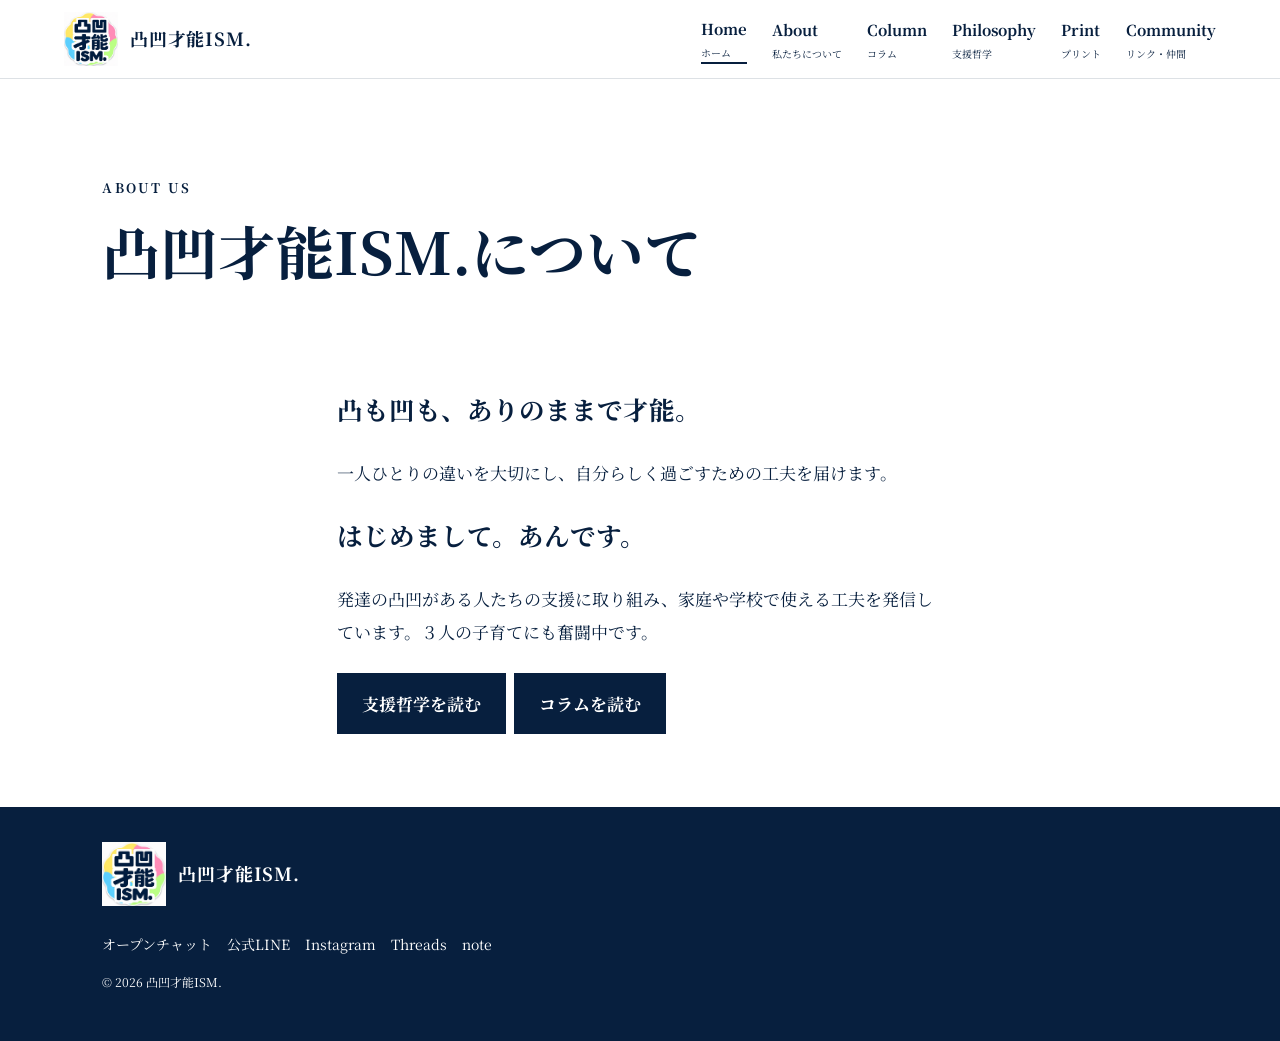
==== about.html @ 7f375b0f "質問箱（Mond）へのリンクを削除" ====
<!doctype html><html lang="ja"><head><meta charset="utf-8"><meta name="viewport" content="width=device-width,initial-scale=1"><meta name="description" content="発達の凸凹を大切にする、凸凹才能ISM.のコンテンツサイト。"><title>ホーム | 凸凹才能ISM.</title><link rel="stylesheet" href="style.css"></head><body><a class="skip" href="#main">本文へ</a><header><a class="logo" href="index.html"><img src="logo.jpeg" alt="凸凹才能ISM."> <span class="brand-name">凸凹才能ISM.</span></a><button id="menu" aria-expanded="false" aria-controls="nav">MENU <span>☰</span></button><nav id="nav"><a href="index.html" aria-current="page">Home<small>ホーム</small></a><a href="about.html">About<small>私たちについて</small></a><a href="column.html">Column<small>コラム</small></a><a href="philosophy.html">Philosophy<small>支援哲学</small></a><a href="print.html">Print<small>プリント</small></a><a href="community.html">Community<small>リンク・仲間</small></a></nav></header><main id="main"><section class="intro"><span class="kicker">ABOUT US</span><h1>凸凹才能ISM.について</h1></section><section class="article"><h2>凸も凹も、ありのままで才能。</h2><p>一人ひとりの違いを大切にし、自分らしく過ごすための工夫を届けます。</p><h2>はじめまして。あんです。</h2><p>発達の凸凹がある人たちの支援に取り組み、家庭や学校で使える工夫を発信しています。３人の子育てにも奮闘中です。</p><a class="button" href="philosophy.html">支援哲学を読む</a><a class="button" href="column.html">コラムを読む</a></section></main><footer><a class="logo" href="index.html"><img src="logo.jpeg" alt="凸凹才能ISM."> <span class="brand-name">凸凹才能ISM.</span></a><div class="social"><a class="" href="https://tinyurl.com/2daz8ack">オープンチャット</a><a class="" href="https://lin.ee/ST6P301y">公式LINE</a><a class="" href="https://www.instagram.com/ann_special_support/">Instagram</a><a class="" href="https://www.threads.net/@ann_special_support">Threads</a><a class="" href="https://note.com/ann_support">note</a></div><p>© 2026 凸凹才能ISM.</p></footer><script src="site.js"></script></body></html>
---- style.css ----
@import url('https://fonts.googleapis.com/css2?family=Noto+Serif+JP:wght@400;500;600;700&display=swap');:root{--bg:#FDF8EF;--navy:#1D3A5F;--gold:#D9A441}*{box-sizing:border-box}html{scroll-behavior:smooth}body{margin:0;background:var(--bg);color:var(--navy);font-family:'Noto Serif JP','Hiragino Mincho ProN','Yu Mincho',serif;font-size:17px;line-height:1.95}a{color:inherit;text-decoration:none}a:focus-visible,button:focus-visible{outline:3px solid var(--gold);outline-offset:4px}.skip{position:absolute;left:-999px}.skip:focus{left:10px;top:10px;background:white;z-index:20}header{display:flex;align-items:center;justify-content:space-between;padding:18px 6%;border-bottom:1px solid #e4d9c5;background:var(--bg);position:sticky;top:0;z-index:10}.logo{font-size:22px;font-weight:700;line-height:1.1;display:inline-block;letter-spacing:.04em}.logo span{display:block;font-size:33px}nav{display:flex;gap:25px;align-items:center}nav a{font-weight:700;font-size:15px}nav small{display:block;font-size:10px;font-weight:400}nav a[aria-current]{border-bottom:2px solid var(--gold)}#menu{display:none;background:none;border:0;color:var(--navy);font:inherit;font-weight:700}.notice{text-align:center;background:#e9dfc8;font-size:12px;padding:6px}.hero{display:grid;grid-template-columns:1fr 1fr;align-items:center;gap:4%;padding:65px 8% 80px;min-height:530px}.hero h1{font-size:clamp(34px,5vw,76px);line-height:1.35;margin:18px 0;font-weight:700;letter-spacing:-.035em}.hero p{font-size:19px}.kicker,.heading span,.join>span{font-size:13px;letter-spacing:.17em;font-weight:700}.hero-art svg{width:100%;display:block}.hero-art{text-align:center}.hero-art span{font-size:12px;letter-spacing:.12em}.mobile{display:none}.button{display:inline-block;background:var(--navy);color:white;border:1px solid var(--navy);padding:13px 24px;border-radius:2px;font-weight:700;margin:8px 8px 8px 0}.outline{background:transparent;color:var(--navy)}.section{padding:68px 8%;max-width:1250px;margin:auto;border-top:1px solid #e4d9c5}.heading{margin-bottom:30px}.heading span{color:#80601d;text-transform:uppercase}.heading h2{margin:5px 0;font-size:clamp(25px,3vw,40px);line-height:1.4}.lead{max-width:760px;font-size:18px}.more{display:inline-block;font-weight:700;border-bottom:1px solid var(--gold);padding-bottom:3px}.tiles{display:grid;grid-template-columns:repeat(2,minmax(0,1fr));gap:36px}.tile{display:block;border-bottom:1px solid #cfbea0;overflow:hidden}.tile>div:not(.art){padding:18px 0 26px}.tile h3{font-size:23px;line-height:1.4;margin:8px 0}.tile p{margin:8px 0}.art{height:190px;background:#e9dfc8;position:relative;overflow:hidden}.art span,.art i,.art b{position:absolute;display:block}.art span{width:45%;height:75%;left:10%;top:12%;border-radius:90px;background:var(--gold)}.art i{width:40%;height:68%;right:9%;top:17%;background:var(--navy);border-radius:10px 90px 10px 90px}.art b{width:22%;aspect-ratio:1;left:40%;top:25%;border-radius:50%;background:#fdf8ef}.two{background:#d5e0d7}.two span{background:#91ab99}.three{background:#e9dccd}.three i{background:#a77b4f}.four{background:#dce4ea}.four span{background:#90a9c1}.profile{display:flex;gap:30px;align-items:center;max-width:760px}.profile-mark{background:#e9dfc8;padding:30px;border-radius:50%;font-size:35px;font-weight:700}.join{background:#eee4d0;padding:55px 8%;text-align:center}.join h2{font-size:33px;margin:8px 0}.intro{padding:65px 8% 45px}.intro h1{font-size:clamp(30px,5vw,58px);line-height:1.4;margin:8px 0}.article{max-width:760px;margin:auto;padding:20px 6% 65px}.statement{font-size:clamp(42px,8vw,95px);font-weight:700;background:#e9dfc8;padding:35px;line-height:1.25}.statement small{font-size:.35em}.social{display:flex;gap:15px;flex-wrap:wrap}footer{padding:35px 8%;background:var(--navy);color:white}footer .social{margin-top:25px;font-size:14px}footer p{font-size:12px}a.tile:hover .art{opacity:.85}@media(max-width:720px){header{padding:12px 5%}.logo{font-size:18px}.logo span{font-size:25px}#menu{display:block}nav{display:none;position:absolute;top:100%;left:0;right:0;background:var(--bg);padding:18px 6%;box-shadow:0 8px 15px #0001}nav.open{display:grid;gap:14px}nav small{display:inline;margin-left:12px}.hero{grid-template-columns:1fr;padding:36px 6% 35px;gap:10px;min-height:0}.hero h1{font-size:clamp(36px,10vw,55px)}.hero-art{max-width:400px;margin:auto}.section{padding:40px 6%}.tiles{gap:22px;grid-template-columns:1fr}.art{height:155px}.intro{padding:40px 6%}.profile{gap:15px}.profile-mark{padding:20px;font-size:25px}.join{padding:40px 6%}.join .button{display:block;margin:12px 0}.mobile{display:initial}}@media(prefers-reduced-motion:reduce){html{scroll-behavior:auto}}/* Editorial brand layout */
header{position:sticky;padding:22px 5%;background:#fdf8eff5}.logo{font-size:20px}.logo span{font-size:30px}.hero{max-width:1500px;margin:auto;padding:90px 8%;min-height:650px;grid-template-columns:1.05fr .95fr}.hero h1{font-weight:700;letter-spacing:.025em;font-size:clamp(32px,4.6vw,70px)}.hero-art{width:100%;background:#1D3A5F;color:#FDF8EF;aspect-ratio:4/4.5;display:flex;flex-direction:column;justify-content:center;padding:8%;position:relative}.hero-word{font-size:clamp(54px,9vw,140px);font-weight:700;line-height:1;letter-spacing:.06em}.hero-word span{display:block;font-size:.75em;letter-spacing:.2em;color:#FDF8EF}.hero-word strong{display:block;color:#D9A441;font-size:.9em}.hero-art>span{margin-top:36px;font-size:10px}.section{max-width:1400px;padding:95px 8%}.heading span{font-size:clamp(38px,6vw,80px);font-weight:500;line-height:1.1;letter-spacing:-.035em;color:var(--navy);text-transform:none}.heading h2{font-size:20px;font-weight:500;margin:14px 0 30px}.tiles{display:flex;flex-direction:column;gap:60px}.tile{display:grid;grid-template-columns:1.1fr 1fr;gap:7%;align-items:center;border-bottom:1px solid #daceb7;padding-bottom:45px}.tile:nth-child(even) .art{order:2}.art{height:auto;aspect-ratio:4/3;display:flex;align-items:center;justify-content:center}.art em{font-size:clamp(28px,4vw,58px);font-style:normal;letter-spacing:-.04em;font-weight:500}.tile h3{font-size:clamp(23px,3vw,36px)}.tile p{margin:18px 0}.more{letter-spacing:.07em}.join{padding:95px 8%}.join h2{font-weight:500}.button{border-radius:0}.intro{padding-top:90px}.intro h1{font-weight:700}.profile-mark{border-radius:0}.notice{background:transparent;border-bottom:1px solid #e4d9c5}@media(max-width:720px){header{padding:14px 6%}.hero{grid-template-columns:1fr;padding:35px 6% 55px;min-height:0;gap:28px}.hero h1{font-size:clamp(32px,9vw,52px)}.hero-art{max-width:none;aspect-ratio:5/4}.hero-word{font-size:70px}.hero-art>span{margin-top:20px}.section{padding:55px 6%}.heading span{font-size:50px}.heading h2{font-size:18px}.tiles{gap:35px}.tile{display:flex;flex-direction:column;align-items:stretch;gap:12px;padding-bottom:25px}.tile:nth-child(even) .art{order:0}.art{aspect-ratio:16/10}.tile>div:not(.art){padding:8px 0}.join{padding:55px 6%}.intro{padding:45px 6%}}

/* Navy and white edition */
:root{--bg:#fff;--navy:#071f3e;--gold:#071f3e}body,header,nav{background:white}header{padding:12px 5%;border-color:#071f3e22}.logo{display:flex;align-items:center;gap:12px}.logo img{width:54px;height:54px;object-fit:cover}.logo .brand-name{font-size:18px;white-space:nowrap}.hero{padding-top:65px;gap:8%}.hero-art{background:white;padding:0;aspect-ratio:1;max-width:520px;margin:auto}.hero-art img{display:block;width:100%;height:auto}.notice,.section,.tile{border-color:#071f3e24}.art,.two,.three,.four{background:var(--navy);color:white}.tile:nth-child(even) .art{background:white;color:var(--navy);border:1px solid var(--navy)}.join{background:var(--navy);color:white}.join .button{border-color:white;background:white;color:var(--navy)}.join .outline{background:transparent;color:white}.statement,.profile-mark{background:#f2f5f8}.heading span{color:var(--navy)}footer .logo img{width:64px;height:64px}.button:hover{opacity:.8}.reveal{animation:appear .65s ease both}@keyframes appear{from{opacity:0;transform:translateY(12px)}to{opacity:1;transform:none}}@media(max-width:720px){.logo .brand-name{font-size:15px}.logo img{width:44px;height:44px}.hero{padding:35px 6% 55px;gap:30px}.hero-art{max-width:320px}.hero h1{font-size:clamp(30px,8.5vw,48px)}}@media(prefers-reduced-motion:reduce){.reveal{animation:none}}
.page-hero{display:block;width:88%;max-width:1100px;height:auto;margin:30px auto 12px;border-radius:18px}
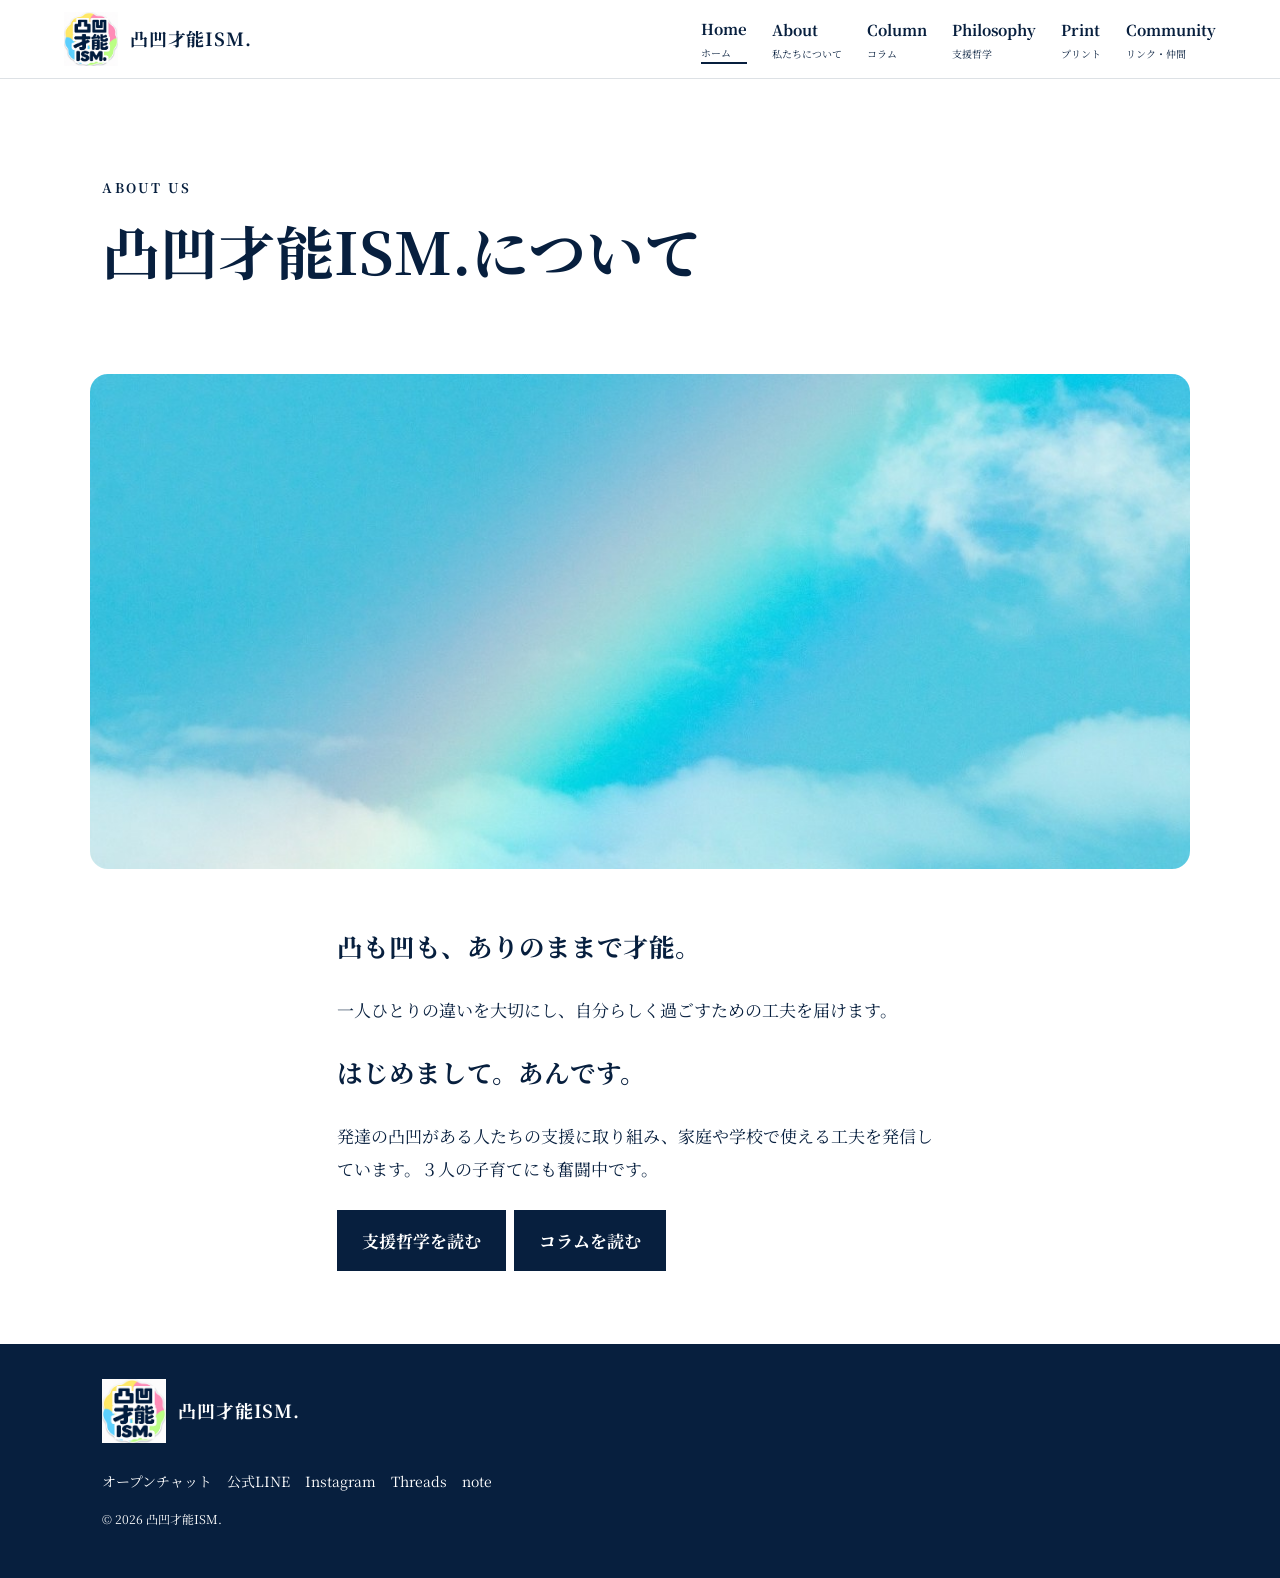
==== commit 13fa26cc: "Add files via upload" ====
--- a/about.html
+++ b/about.html
@@ -1 +1 @@
-<!doctype html><html lang="ja"><head><meta charset="utf-8"><meta name="viewport" content="width=device-width,initial-scale=1"><meta name="description" content="発達の凸凹を大切にする、凸凹才能ISM.のコンテンツサイト。"><title>ホーム | 凸凹才能ISM.</title><link rel="stylesheet" href="style.css"></head><body><a class="skip" href="#main">本文へ</a><header><a class="logo" href="index.html"><img src="logo.jpeg" alt="凸凹才能ISM."> <span class="brand-name">凸凹才能ISM.</span></a><button id="menu" aria-expanded="false" aria-controls="nav">MENU <span>☰</span></button><nav id="nav"><a href="index.html" aria-current="page">Home<small>ホーム</small></a><a href="about.html">About<small>私たちについて</small></a><a href="column.html">Column<small>コラム</small></a><a href="philosophy.html">Philosophy<small>支援哲学</small></a><a href="print.html">Print<small>プリント</small></a><a href="community.html">Community<small>リンク・仲間</small></a></nav></header><main id="main"><section class="intro"><span class="kicker">ABOUT US</span><h1>凸凹才能ISM.について</h1></section><section class="article"><h2>凸も凹も、ありのままで才能。</h2><p>一人ひとりの違いを大切にし、自分らしく過ごすための工夫を届けます。</p><h2>はじめまして。あんです。</h2><p>発達の凸凹がある人たちの支援に取り組み、家庭や学校で使える工夫を発信しています。３人の子育てにも奮闘中です。</p><a class="button" href="philosophy.html">支援哲学を読む</a><a class="button" href="column.html">コラムを読む</a></section></main><footer><a class="logo" href="index.html"><img src="logo.jpeg" alt="凸凹才能ISM."> <span class="brand-name">凸凹才能ISM.</span></a><div class="social"><a class="" href="https://tinyurl.com/2daz8ack">オープンチャット</a><a class="" href="https://lin.ee/ST6P301y">公式LINE</a><a class="" href="https://www.instagram.com/ann_special_support/">Instagram</a><a class="" href="https://www.threads.net/@ann_special_support">Threads</a><a class="" href="https://note.com/ann_support">note</a></div><p>© 2026 凸凹才能ISM.</p></footer><script src="site.js"></script></body></html>+<!doctype html><html lang="ja"><head><meta charset="utf-8"><meta name="viewport" content="width=device-width,initial-scale=1"><meta name="description" content="発達の凸凹を大切にする、凸凹才能ISM.のコンテンツサイト。"><title>ホーム | 凸凹才能ISM.</title><link rel="stylesheet" href="style.css"></head><body><a class="skip" href="#main">本文へ</a><header><a class="logo" href="index.html"><img src="logo.jpeg" alt="凸凹才能ISM."> <span class="brand-name">凸凹才能ISM.</span></a><button id="menu" aria-expanded="false" aria-controls="nav">MENU <span>☰</span></button><nav id="nav"><a href="index.html" aria-current="page">Home<small>ホーム</small></a><a href="about.html">About<small>私たちについて</small></a><a href="column.html">Column<small>コラム</small></a><a href="philosophy.html">Philosophy<small>支援哲学</small></a><a href="print.html">Print<small>プリント</small></a><a href="community.html">Community<small>リンク・仲間</small></a></nav></header><main id="main"><section class="intro"><span class="kicker">ABOUT US</span><h1>凸凹才能ISM.について</h1></section><img class="page-hero" src="img_about.jpg" alt="虹のかかる淡い水色の空"><section class="article"><h2>凸も凹も、ありのままで才能。</h2><p>一人ひとりの違いを大切にし、自分らしく過ごすための工夫を届けます。</p><h2>はじめまして。あんです。</h2><p>発達の凸凹がある人たちの支援に取り組み、家庭や学校で使える工夫を発信しています。３人の子育てにも奮闘中です。</p><a class="button" href="philosophy.html">支援哲学を読む</a><a class="button" href="column.html">コラムを読む</a></section></main><footer><a class="logo" href="index.html"><img src="logo.jpeg" alt="凸凹才能ISM."> <span class="brand-name">凸凹才能ISM.</span></a><div class="social"><a class="" href="https://tinyurl.com/2daz8ack">オープンチャット</a><a class="" href="https://lin.ee/ST6P301y">公式LINE</a><a class="" href="https://www.instagram.com/ann_special_support/">Instagram</a><a class="" href="https://www.threads.net/@ann_special_support">Threads</a><a class="" href="https://note.com/ann_support">note</a></div><p>© 2026 凸凹才能ISM.</p></footer><script src="site.js"></script></body></html>
--- a/style.css
+++ b/style.css
@@ -4,3 +4,9 @@
 /* Navy and white edition */
 :root{--bg:#fff;--navy:#071f3e;--gold:#071f3e}body,header,nav{background:white}header{padding:12px 5%;border-color:#071f3e22}.logo{display:flex;align-items:center;gap:12px}.logo img{width:54px;height:54px;object-fit:cover}.logo .brand-name{font-size:18px;white-space:nowrap}.hero{padding-top:65px;gap:8%}.hero-art{background:white;padding:0;aspect-ratio:1;max-width:520px;margin:auto}.hero-art img{display:block;width:100%;height:auto}.notice,.section,.tile{border-color:#071f3e24}.art,.two,.three,.four{background:var(--navy);color:white}.tile:nth-child(even) .art{background:white;color:var(--navy);border:1px solid var(--navy)}.join{background:var(--navy);color:white}.join .button{border-color:white;background:white;color:var(--navy)}.join .outline{background:transparent;color:white}.statement,.profile-mark{background:#f2f5f8}.heading span{color:var(--navy)}footer .logo img{width:64px;height:64px}.button:hover{opacity:.8}.reveal{animation:appear .65s ease both}@keyframes appear{from{opacity:0;transform:translateY(12px)}to{opacity:1;transform:none}}@media(max-width:720px){.logo .brand-name{font-size:15px}.logo img{width:44px;height:44px}.hero{padding:35px 6% 55px;gap:30px}.hero-art{max-width:320px}.hero h1{font-size:clamp(30px,8.5vw,48px)}}@media(prefers-reduced-motion:reduce){.reveal{animation:none}}
 .page-hero{display:block;width:88%;max-width:1100px;height:auto;margin:30px auto 12px;border-radius:18px}
+
+.forest-band{background:url(img_forest.jpg) center 38%/cover no-repeat;margin:56px 0 0;padding:110px 8%;text-align:center}
+.forest-band p{display:inline-block;background:rgba(253,248,239,.78);color:var(--navy);font-size:clamp(20px,3.4vw,30px);font-weight:700;line-height:1.8;padding:26px 38px;border-radius:18px;margin:0}
+
+.forest-band p{font-size:clamp(15px,4.6vw,28px);padding:24px 22px}
+.forest-band .fb-line{display:block;white-space:nowrap}
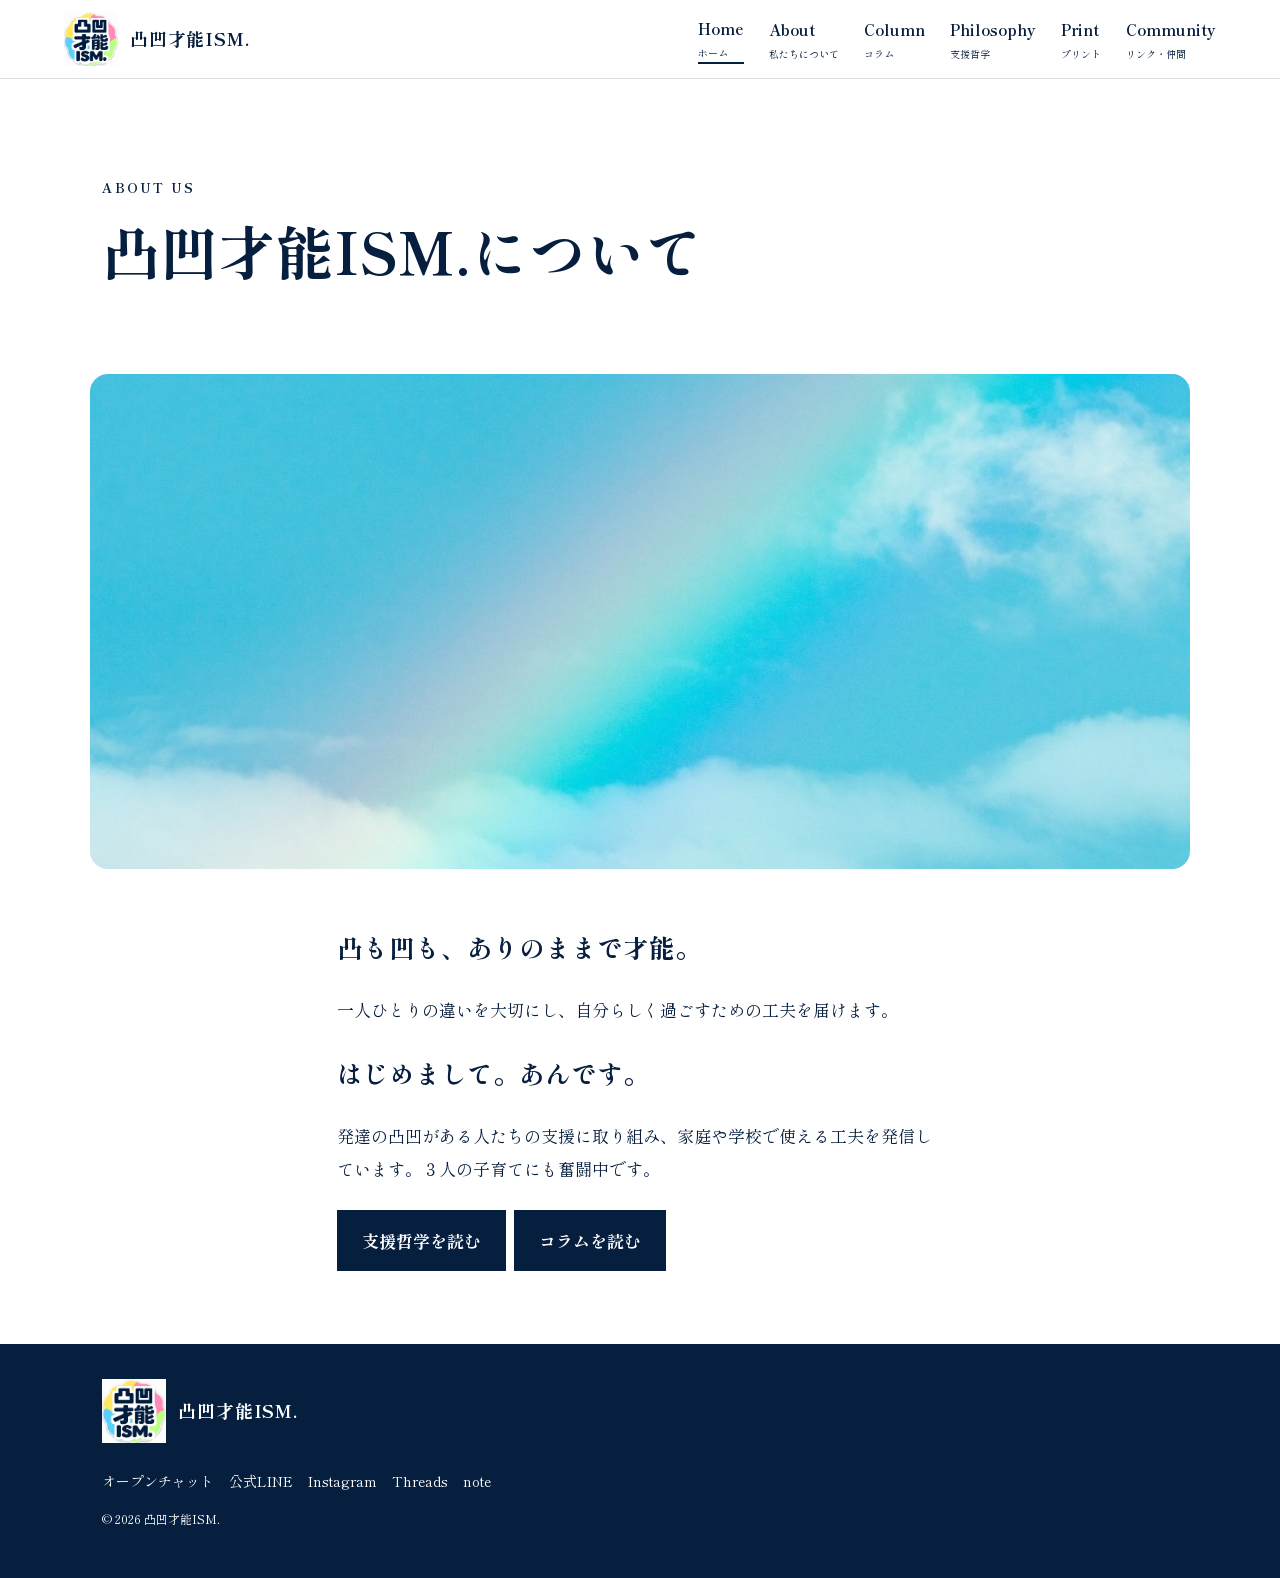
==== commit c8ad2f92: "サイト全体のフォントをしっぽり明朝（Shippori Mincho B1）に変更" ====
--- a/about.html
+++ b/about.html
@@ -1 +1 @@
-<!doctype html><html lang="ja"><head><meta charset="utf-8"><meta name="viewport" content="width=device-width,initial-scale=1"><meta name="description" content="発達の凸凹を大切にする、凸凹才能ISM.のコンテンツサイト。"><title>ホーム | 凸凹才能ISM.</title><link rel="stylesheet" href="style.css"></head><body><a class="skip" href="#main">本文へ</a><header><a class="logo" href="index.html"><img src="logo.jpeg" alt="凸凹才能ISM."> <span class="brand-name">凸凹才能ISM.</span></a><button id="menu" aria-expanded="false" aria-controls="nav">MENU <span>☰</span></button><nav id="nav"><a href="index.html" aria-current="page">Home<small>ホーム</small></a><a href="about.html">About<small>私たちについて</small></a><a href="column.html">Column<small>コラム</small></a><a href="philosophy.html">Philosophy<small>支援哲学</small></a><a href="print.html">Print<small>プリント</small></a><a href="community.html">Community<small>リンク・仲間</small></a></nav></header><main id="main"><section class="intro"><span class="kicker">ABOUT US</span><h1>凸凹才能ISM.について</h1></section><img class="page-hero" src="img_about.jpg" alt="虹のかかる淡い水色の空"><section class="article"><h2>凸も凹も、ありのままで才能。</h2><p>一人ひとりの違いを大切にし、自分らしく過ごすための工夫を届けます。</p><h2>はじめまして。あんです。</h2><p>発達の凸凹がある人たちの支援に取り組み、家庭や学校で使える工夫を発信しています。３人の子育てにも奮闘中です。</p><a class="button" href="philosophy.html">支援哲学を読む</a><a class="button" href="column.html">コラムを読む</a></section></main><footer><a class="logo" href="index.html"><img src="logo.jpeg" alt="凸凹才能ISM."> <span class="brand-name">凸凹才能ISM.</span></a><div class="social"><a class="" href="https://tinyurl.com/2daz8ack">オープンチャット</a><a class="" href="https://lin.ee/ST6P301y">公式LINE</a><a class="" href="https://www.instagram.com/ann_special_support/">Instagram</a><a class="" href="https://www.threads.net/@ann_special_support">Threads</a><a class="" href="https://note.com/ann_support">note</a></div><p>© 2026 凸凹才能ISM.</p></footer><script src="site.js"></script></body></html>+<!doctype html><html lang="ja"><head><meta charset="utf-8"><meta name="viewport" content="width=device-width,initial-scale=1"><meta name="description" content="発達の凸凹を大切にする、凸凹才能ISM.のコンテンツサイト。"><title>ホーム | 凸凹才能ISM.</title><link href="https://fonts.googleapis.com/css2?family=Shippori+Mincho+B1:wght@500;700;800&display=swap" rel="stylesheet"><link rel="stylesheet" href="style.css"></head><body><a class="skip" href="#main">本文へ</a><header><a class="logo" href="index.html"><img src="logo.jpeg" alt="凸凹才能ISM."> <span class="brand-name">凸凹才能ISM.</span></a><button id="menu" aria-expanded="false" aria-controls="nav">MENU <span>☰</span></button><nav id="nav"><a href="index.html" aria-current="page">Home<small>ホーム</small></a><a href="about.html">About<small>私たちについて</small></a><a href="column.html">Column<small>コラム</small></a><a href="philosophy.html">Philosophy<small>支援哲学</small></a><a href="print.html">Print<small>プリント</small></a><a href="community.html">Community<small>リンク・仲間</small></a></nav></header><main id="main"><section class="intro"><span class="kicker">ABOUT US</span><h1>凸凹才能ISM.について</h1></section><img class="page-hero" src="img_about.jpg" alt="虹のかかる淡い水色の空"><section class="article"><h2>凸も凹も、ありのままで才能。</h2><p>一人ひとりの違いを大切にし、自分らしく過ごすための工夫を届けます。</p><h2>はじめまして。あんです。</h2><p>発達の凸凹がある人たちの支援に取り組み、家庭や学校で使える工夫を発信しています。３人の子育てにも奮闘中です。</p><a class="button" href="philosophy.html">支援哲学を読む</a><a class="button" href="column.html">コラムを読む</a></section></main><footer><a class="logo" href="index.html"><img src="logo.jpeg" alt="凸凹才能ISM."> <span class="brand-name">凸凹才能ISM.</span></a><div class="social"><a class="" href="https://tinyurl.com/2daz8ack">オープンチャット</a><a class="" href="https://lin.ee/ST6P301y">公式LINE</a><a class="" href="https://www.instagram.com/ann_special_support/">Instagram</a><a class="" href="https://www.threads.net/@ann_special_support">Threads</a><a class="" href="https://note.com/ann_support">note</a></div><p>© 2026 凸凹才能ISM.</p></footer><script src="site.js"></script></body></html>
--- a/style.css
+++ b/style.css
@@ -1,4 +1,4 @@
-@import url('https://fonts.googleapis.com/css2?family=Noto+Serif+JP:wght@400;500;600;700&display=swap');:root{--bg:#FDF8EF;--navy:#1D3A5F;--gold:#D9A441}*{box-sizing:border-box}html{scroll-behavior:smooth}body{margin:0;background:var(--bg);color:var(--navy);font-family:'Noto Serif JP','Hiragino Mincho ProN','Yu Mincho',serif;font-size:17px;line-height:1.95}a{color:inherit;text-decoration:none}a:focus-visible,button:focus-visible{outline:3px solid var(--gold);outline-offset:4px}.skip{position:absolute;left:-999px}.skip:focus{left:10px;top:10px;background:white;z-index:20}header{display:flex;align-items:center;justify-content:space-between;padding:18px 6%;border-bottom:1px solid #e4d9c5;background:var(--bg);position:sticky;top:0;z-index:10}.logo{font-size:22px;font-weight:700;line-height:1.1;display:inline-block;letter-spacing:.04em}.logo span{display:block;font-size:33px}nav{display:flex;gap:25px;align-items:center}nav a{font-weight:700;font-size:15px}nav small{display:block;font-size:10px;font-weight:400}nav a[aria-current]{border-bottom:2px solid var(--gold)}#menu{display:none;background:none;border:0;color:var(--navy);font:inherit;font-weight:700}.notice{text-align:center;background:#e9dfc8;font-size:12px;padding:6px}.hero{display:grid;grid-template-columns:1fr 1fr;align-items:center;gap:4%;padding:65px 8% 80px;min-height:530px}.hero h1{font-size:clamp(34px,5vw,76px);line-height:1.35;margin:18px 0;font-weight:700;letter-spacing:-.035em}.hero p{font-size:19px}.kicker,.heading span,.join>span{font-size:13px;letter-spacing:.17em;font-weight:700}.hero-art svg{width:100%;display:block}.hero-art{text-align:center}.hero-art span{font-size:12px;letter-spacing:.12em}.mobile{display:none}.button{display:inline-block;background:var(--navy);color:white;border:1px solid var(--navy);padding:13px 24px;border-radius:2px;font-weight:700;margin:8px 8px 8px 0}.outline{background:transparent;color:var(--navy)}.section{padding:68px 8%;max-width:1250px;margin:auto;border-top:1px solid #e4d9c5}.heading{margin-bottom:30px}.heading span{color:#80601d;text-transform:uppercase}.heading h2{margin:5px 0;font-size:clamp(25px,3vw,40px);line-height:1.4}.lead{max-width:760px;font-size:18px}.more{display:inline-block;font-weight:700;border-bottom:1px solid var(--gold);padding-bottom:3px}.tiles{display:grid;grid-template-columns:repeat(2,minmax(0,1fr));gap:36px}.tile{display:block;border-bottom:1px solid #cfbea0;overflow:hidden}.tile>div:not(.art){padding:18px 0 26px}.tile h3{font-size:23px;line-height:1.4;margin:8px 0}.tile p{margin:8px 0}.art{height:190px;background:#e9dfc8;position:relative;overflow:hidden}.art span,.art i,.art b{position:absolute;display:block}.art span{width:45%;height:75%;left:10%;top:12%;border-radius:90px;background:var(--gold)}.art i{width:40%;height:68%;right:9%;top:17%;background:var(--navy);border-radius:10px 90px 10px 90px}.art b{width:22%;aspect-ratio:1;left:40%;top:25%;border-radius:50%;background:#fdf8ef}.two{background:#d5e0d7}.two span{background:#91ab99}.three{background:#e9dccd}.three i{background:#a77b4f}.four{background:#dce4ea}.four span{background:#90a9c1}.profile{display:flex;gap:30px;align-items:center;max-width:760px}.profile-mark{background:#e9dfc8;padding:30px;border-radius:50%;font-size:35px;font-weight:700}.join{background:#eee4d0;padding:55px 8%;text-align:center}.join h2{font-size:33px;margin:8px 0}.intro{padding:65px 8% 45px}.intro h1{font-size:clamp(30px,5vw,58px);line-height:1.4;margin:8px 0}.article{max-width:760px;margin:auto;padding:20px 6% 65px}.statement{font-size:clamp(42px,8vw,95px);font-weight:700;background:#e9dfc8;padding:35px;line-height:1.25}.statement small{font-size:.35em}.social{display:flex;gap:15px;flex-wrap:wrap}footer{padding:35px 8%;background:var(--navy);color:white}footer .social{margin-top:25px;font-size:14px}footer p{font-size:12px}a.tile:hover .art{opacity:.85}@media(max-width:720px){header{padding:12px 5%}.logo{font-size:18px}.logo span{font-size:25px}#menu{display:block}nav{display:none;position:absolute;top:100%;left:0;right:0;background:var(--bg);padding:18px 6%;box-shadow:0 8px 15px #0001}nav.open{display:grid;gap:14px}nav small{display:inline;margin-left:12px}.hero{grid-template-columns:1fr;padding:36px 6% 35px;gap:10px;min-height:0}.hero h1{font-size:clamp(36px,10vw,55px)}.hero-art{max-width:400px;margin:auto}.section{padding:40px 6%}.tiles{gap:22px;grid-template-columns:1fr}.art{height:155px}.intro{padding:40px 6%}.profile{gap:15px}.profile-mark{padding:20px;font-size:25px}.join{padding:40px 6%}.join .button{display:block;margin:12px 0}.mobile{display:initial}}@media(prefers-reduced-motion:reduce){html{scroll-behavior:auto}}/* Editorial brand layout */
+@import url('https://fonts.googleapis.com/css2?family=Noto+Serif+JP:wght@400;500;600;700&display=swap');:root{--bg:#FDF8EF;--navy:#1D3A5F;--gold:#D9A441}*{box-sizing:border-box}html{scroll-behavior:smooth}body{margin:0;background:var(--bg);color:var(--navy);font-family:'Shippori Mincho B1','Hiragino Mincho ProN','Yu Mincho',serif;font-size:17px;line-height:1.95}a{color:inherit;text-decoration:none}a:focus-visible,button:focus-visible{outline:3px solid var(--gold);outline-offset:4px}.skip{position:absolute;left:-999px}.skip:focus{left:10px;top:10px;background:white;z-index:20}header{display:flex;align-items:center;justify-content:space-between;padding:18px 6%;border-bottom:1px solid #e4d9c5;background:var(--bg);position:sticky;top:0;z-index:10}.logo{font-size:22px;font-weight:700;line-height:1.1;display:inline-block;letter-spacing:.04em}.logo span{display:block;font-size:33px}nav{display:flex;gap:25px;align-items:center}nav a{font-weight:700;font-size:15px}nav small{display:block;font-size:10px;font-weight:400}nav a[aria-current]{border-bottom:2px solid var(--gold)}#menu{display:none;background:none;border:0;color:var(--navy);font:inherit;font-weight:700}.notice{text-align:center;background:#e9dfc8;font-size:12px;padding:6px}.hero{display:grid;grid-template-columns:1fr 1fr;align-items:center;gap:4%;padding:65px 8% 80px;min-height:530px}.hero h1{font-size:clamp(34px,5vw,76px);line-height:1.35;margin:18px 0;font-weight:700;letter-spacing:-.035em}.hero p{font-size:19px}.kicker,.heading span,.join>span{font-size:13px;letter-spacing:.17em;font-weight:700}.hero-art svg{width:100%;display:block}.hero-art{text-align:center}.hero-art span{font-size:12px;letter-spacing:.12em}.mobile{display:none}.button{display:inline-block;background:var(--navy);color:white;border:1px solid var(--navy);padding:13px 24px;border-radius:2px;font-weight:700;margin:8px 8px 8px 0}.outline{background:transparent;color:var(--navy)}.section{padding:68px 8%;max-width:1250px;margin:auto;border-top:1px solid #e4d9c5}.heading{margin-bottom:30px}.heading span{color:#80601d;text-transform:uppercase}.heading h2{margin:5px 0;font-size:clamp(25px,3vw,40px);line-height:1.4}.lead{max-width:760px;font-size:18px}.more{display:inline-block;font-weight:700;border-bottom:1px solid var(--gold);padding-bottom:3px}.tiles{display:grid;grid-template-columns:repeat(2,minmax(0,1fr));gap:36px}.tile{display:block;border-bottom:1px solid #cfbea0;overflow:hidden}.tile>div:not(.art){padding:18px 0 26px}.tile h3{font-size:23px;line-height:1.4;margin:8px 0}.tile p{margin:8px 0}.art{height:190px;background:#e9dfc8;position:relative;overflow:hidden}.art span,.art i,.art b{position:absolute;display:block}.art span{width:45%;height:75%;left:10%;top:12%;border-radius:90px;background:var(--gold)}.art i{width:40%;height:68%;right:9%;top:17%;background:var(--navy);border-radius:10px 90px 10px 90px}.art b{width:22%;aspect-ratio:1;left:40%;top:25%;border-radius:50%;background:#fdf8ef}.two{background:#d5e0d7}.two span{background:#91ab99}.three{background:#e9dccd}.three i{background:#a77b4f}.four{background:#dce4ea}.four span{background:#90a9c1}.profile{display:flex;gap:30px;align-items:center;max-width:760px}.profile-mark{background:#e9dfc8;padding:30px;border-radius:50%;font-size:35px;font-weight:700}.join{background:#eee4d0;padding:55px 8%;text-align:center}.join h2{font-size:33px;margin:8px 0}.intro{padding:65px 8% 45px}.intro h1{font-size:clamp(30px,5vw,58px);line-height:1.4;margin:8px 0}.article{max-width:760px;margin:auto;padding:20px 6% 65px}.statement{font-size:clamp(42px,8vw,95px);font-weight:700;background:#e9dfc8;padding:35px;line-height:1.25}.statement small{font-size:.35em}.social{display:flex;gap:15px;flex-wrap:wrap}footer{padding:35px 8%;background:var(--navy);color:white}footer .social{margin-top:25px;font-size:14px}footer p{font-size:12px}a.tile:hover .art{opacity:.85}@media(max-width:720px){header{padding:12px 5%}.logo{font-size:18px}.logo span{font-size:25px}#menu{display:block}nav{display:none;position:absolute;top:100%;left:0;right:0;background:var(--bg);padding:18px 6%;box-shadow:0 8px 15px #0001}nav.open{display:grid;gap:14px}nav small{display:inline;margin-left:12px}.hero{grid-template-columns:1fr;padding:36px 6% 35px;gap:10px;min-height:0}.hero h1{font-size:clamp(36px,10vw,55px)}.hero-art{max-width:400px;margin:auto}.section{padding:40px 6%}.tiles{gap:22px;grid-template-columns:1fr}.art{height:155px}.intro{padding:40px 6%}.profile{gap:15px}.profile-mark{padding:20px;font-size:25px}.join{padding:40px 6%}.join .button{display:block;margin:12px 0}.mobile{display:initial}}@media(prefers-reduced-motion:reduce){html{scroll-behavior:auto}}/* Editorial brand layout */
 header{position:sticky;padding:22px 5%;background:#fdf8eff5}.logo{font-size:20px}.logo span{font-size:30px}.hero{max-width:1500px;margin:auto;padding:90px 8%;min-height:650px;grid-template-columns:1.05fr .95fr}.hero h1{font-weight:700;letter-spacing:.025em;font-size:clamp(32px,4.6vw,70px)}.hero-art{width:100%;background:#1D3A5F;color:#FDF8EF;aspect-ratio:4/4.5;display:flex;flex-direction:column;justify-content:center;padding:8%;position:relative}.hero-word{font-size:clamp(54px,9vw,140px);font-weight:700;line-height:1;letter-spacing:.06em}.hero-word span{display:block;font-size:.75em;letter-spacing:.2em;color:#FDF8EF}.hero-word strong{display:block;color:#D9A441;font-size:.9em}.hero-art>span{margin-top:36px;font-size:10px}.section{max-width:1400px;padding:95px 8%}.heading span{font-size:clamp(38px,6vw,80px);font-weight:500;line-height:1.1;letter-spacing:-.035em;color:var(--navy);text-transform:none}.heading h2{font-size:20px;font-weight:500;margin:14px 0 30px}.tiles{display:flex;flex-direction:column;gap:60px}.tile{display:grid;grid-template-columns:1.1fr 1fr;gap:7%;align-items:center;border-bottom:1px solid #daceb7;padding-bottom:45px}.tile:nth-child(even) .art{order:2}.art{height:auto;aspect-ratio:4/3;display:flex;align-items:center;justify-content:center}.art em{font-size:clamp(28px,4vw,58px);font-style:normal;letter-spacing:-.04em;font-weight:500}.tile h3{font-size:clamp(23px,3vw,36px)}.tile p{margin:18px 0}.more{letter-spacing:.07em}.join{padding:95px 8%}.join h2{font-weight:500}.button{border-radius:0}.intro{padding-top:90px}.intro h1{font-weight:700}.profile-mark{border-radius:0}.notice{background:transparent;border-bottom:1px solid #e4d9c5}@media(max-width:720px){header{padding:14px 6%}.hero{grid-template-columns:1fr;padding:35px 6% 55px;min-height:0;gap:28px}.hero h1{font-size:clamp(32px,9vw,52px)}.hero-art{max-width:none;aspect-ratio:5/4}.hero-word{font-size:70px}.hero-art>span{margin-top:20px}.section{padding:55px 6%}.heading span{font-size:50px}.heading h2{font-size:18px}.tiles{gap:35px}.tile{display:flex;flex-direction:column;align-items:stretch;gap:12px;padding-bottom:25px}.tile:nth-child(even) .art{order:0}.art{aspect-ratio:16/10}.tile>div:not(.art){padding:8px 0}.join{padding:55px 6%}.intro{padding:45px 6%}}
 
 /* Navy and white edition */
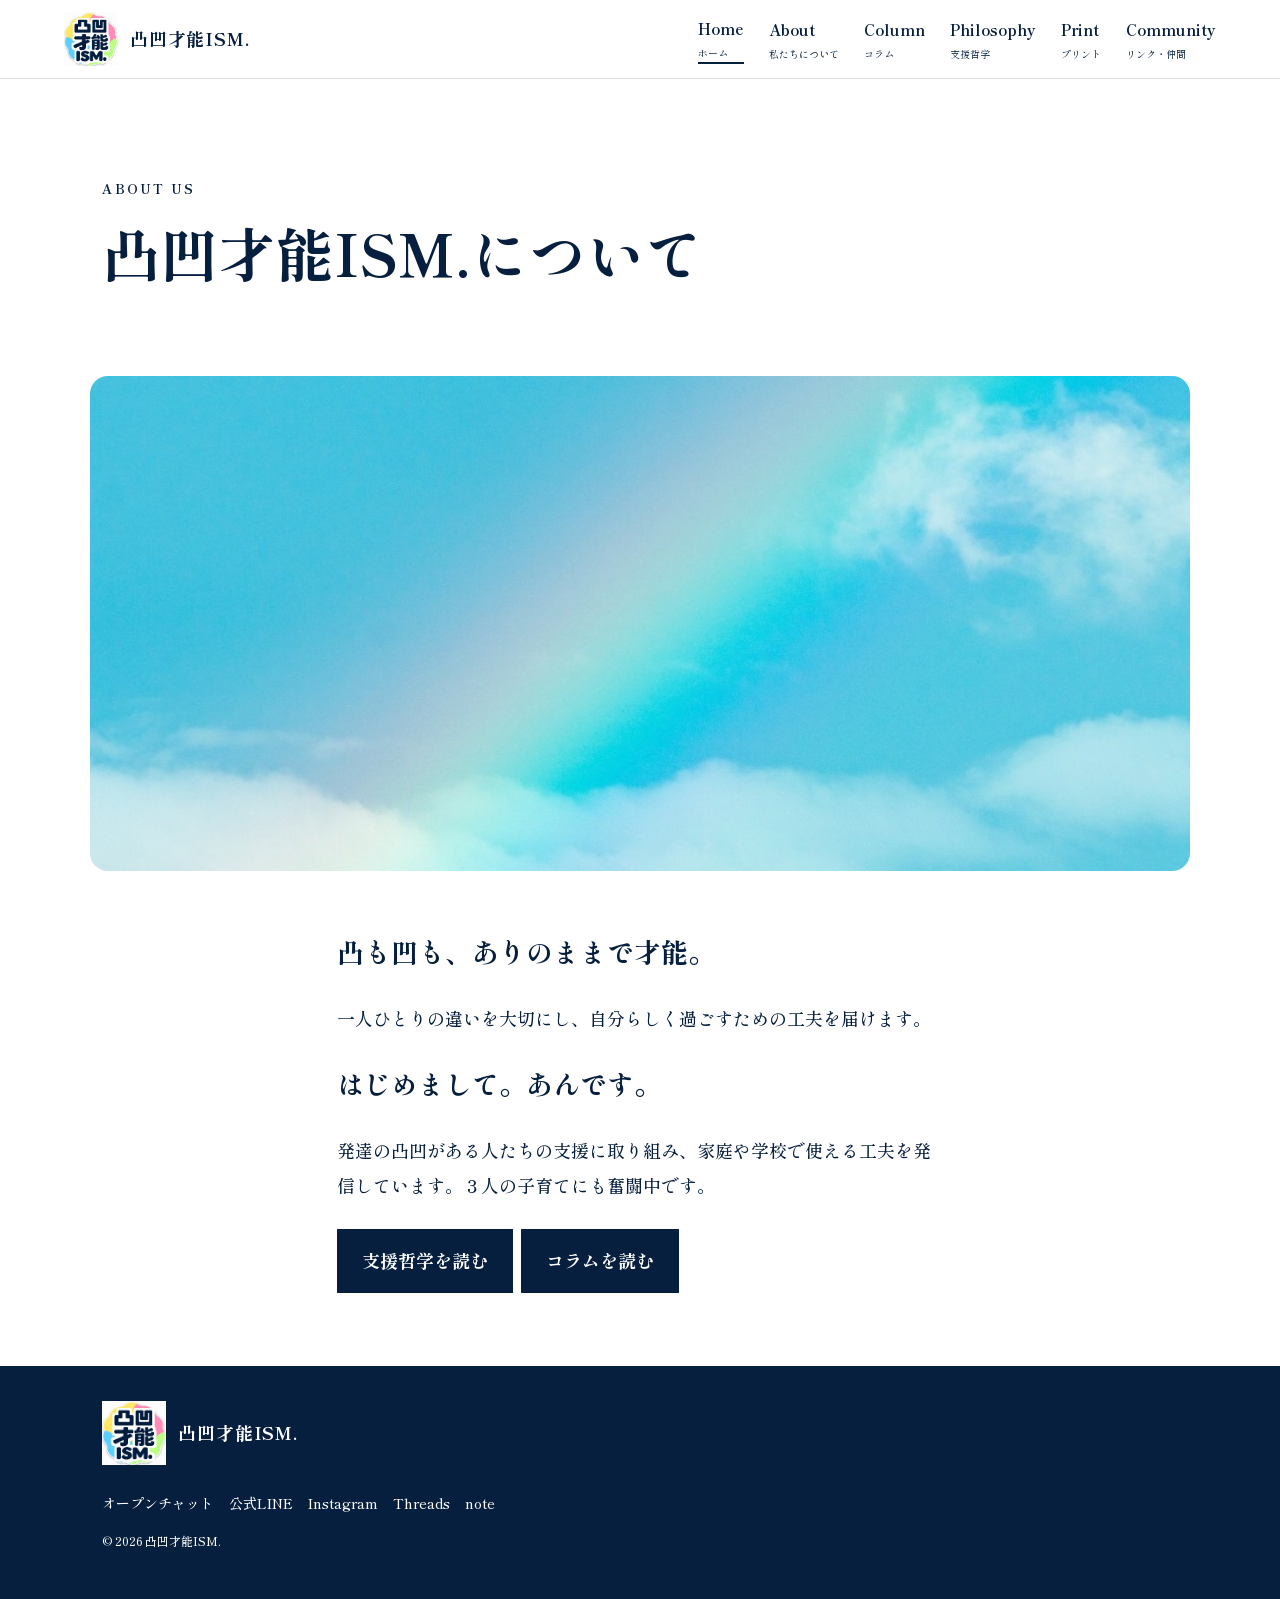
==== commit 86ec1f51: "Add files via upload" ====
--- a/about.html
+++ b/about.html
@@ -1 +1 @@
-<!doctype html><html lang="ja"><head><meta charset="utf-8"><meta name="viewport" content="width=device-width,initial-scale=1"><meta name="description" content="発達の凸凹を大切にする、凸凹才能ISM.のコンテンツサイト。"><title>ホーム | 凸凹才能ISM.</title><link href="https://fonts.googleapis.com/css2?family=Shippori+Mincho+B1:wght@500;700;800&display=swap" rel="stylesheet"><link rel="stylesheet" href="style.css"></head><body><a class="skip" href="#main">本文へ</a><header><a class="logo" href="index.html"><img src="logo.jpeg" alt="凸凹才能ISM."> <span class="brand-name">凸凹才能ISM.</span></a><button id="menu" aria-expanded="false" aria-controls="nav">MENU <span>☰</span></button><nav id="nav"><a href="index.html" aria-current="page">Home<small>ホーム</small></a><a href="about.html">About<small>私たちについて</small></a><a href="column.html">Column<small>コラム</small></a><a href="philosophy.html">Philosophy<small>支援哲学</small></a><a href="print.html">Print<small>プリント</small></a><a href="community.html">Community<small>リンク・仲間</small></a></nav></header><main id="main"><section class="intro"><span class="kicker">ABOUT US</span><h1>凸凹才能ISM.について</h1></section><img class="page-hero" src="img_about.jpg" alt="虹のかかる淡い水色の空"><section class="article"><h2>凸も凹も、ありのままで才能。</h2><p>一人ひとりの違いを大切にし、自分らしく過ごすための工夫を届けます。</p><h2>はじめまして。あんです。</h2><p>発達の凸凹がある人たちの支援に取り組み、家庭や学校で使える工夫を発信しています。３人の子育てにも奮闘中です。</p><a class="button" href="philosophy.html">支援哲学を読む</a><a class="button" href="column.html">コラムを読む</a></section></main><footer><a class="logo" href="index.html"><img src="logo.jpeg" alt="凸凹才能ISM."> <span class="brand-name">凸凹才能ISM.</span></a><div class="social"><a class="" href="https://tinyurl.com/2daz8ack">オープンチャット</a><a class="" href="https://lin.ee/ST6P301y">公式LINE</a><a class="" href="https://www.instagram.com/ann_special_support/">Instagram</a><a class="" href="https://www.threads.net/@ann_special_support">Threads</a><a class="" href="https://note.com/ann_support">note</a></div><p>© 2026 凸凹才能ISM.</p></footer><script src="site.js"></script></body></html>+<!doctype html><html lang="ja"><head><meta charset="utf-8"><meta name="viewport" content="width=device-width,initial-scale=1"><meta name="description" content="発達の凸凹を大切にする、凸凹才能ISM.のコンテンツサイト。"><title>ホーム | 凸凹才能ISM.</title><link href="https://fonts.googleapis.com/css2?family=Shippori+Mincho+B1:wght@500;700;800&display=swap" rel="stylesheet"><link rel="stylesheet" href="style.css"></head><body><a class="skip" href="#main">本文へ</a><header><a class="logo" href="index.html"><img src="logo.jpeg" alt="凸凹才能ISM."> <span class="brand-name">凸凹才能ISM.</span></a><button id="menu" aria-expanded="false" aria-controls="nav">MENU <span>☰</span></button><nav id="nav"><a href="index.html" aria-current="page">Home<small>ホーム</small></a><a href="about.html">About<small>私たちについて</small></a><a href="column.html">Column<small>コラム</small></a><a href="philosophy.html">Philosophy<small>支援哲学</small></a><a href="print.html">Print<small>プリント</small></a><a href="community.html">Community<small>リンク・仲間</small></a></nav></header><main id="main"><section class="intro"><span class="kicker">ABOUT US</span><h1>凸凹才能ISM.について</h1></section><img class="page-hero" src="img_about.jpg" alt="虹のかかる淡い水色の空"><section class="article"><h2><span class="nb">凸も凹も、</span><span class="nb">ありのままで才能。</span></h2><p>一人ひとりの違いを大切にし、自分らしく過ごすための工夫を届けます。</p><h2>はじめまして。あんです。</h2><p>発達の凸凹がある人たちの支援に取り組み、家庭や学校で使える工夫を発信しています。３人の子育てにも奮闘中です。</p><a class="button" href="philosophy.html">支援哲学を読む</a><a class="button" href="column.html">コラムを読む</a></section></main><footer><a class="logo" href="index.html"><img src="logo.jpeg" alt="凸凹才能ISM."> <span class="brand-name">凸凹才能ISM.</span></a><div class="social"><a class="" href="https://line.me/ti/g2/0GTAcTPPE-vNxg-GzEAM5alb1nPezkEW5D067Q">オープンチャット</a><a class="" href="https://lin.ee/ST6P301y">公式LINE</a><a class="" href="https://www.instagram.com/ann_special_support/">Instagram</a><a class="" href="https://www.threads.net/@ann_special_support">Threads</a><a class="" href="https://note.com/ann_support">note</a></div><p>© 2026 凸凹才能ISM.</p></footer><script src="site.js"></script></body></html>
--- a/style.css
+++ b/style.css
@@ -1,4 +1,4 @@
-@import url('https://fonts.googleapis.com/css2?family=Noto+Serif+JP:wght@400;500;600;700&display=swap');:root{--bg:#FDF8EF;--navy:#1D3A5F;--gold:#D9A441}*{box-sizing:border-box}html{scroll-behavior:smooth}body{margin:0;background:var(--bg);color:var(--navy);font-family:'Shippori Mincho B1','Hiragino Mincho ProN','Yu Mincho',serif;font-size:17px;line-height:1.95}a{color:inherit;text-decoration:none}a:focus-visible,button:focus-visible{outline:3px solid var(--gold);outline-offset:4px}.skip{position:absolute;left:-999px}.skip:focus{left:10px;top:10px;background:white;z-index:20}header{display:flex;align-items:center;justify-content:space-between;padding:18px 6%;border-bottom:1px solid #e4d9c5;background:var(--bg);position:sticky;top:0;z-index:10}.logo{font-size:22px;font-weight:700;line-height:1.1;display:inline-block;letter-spacing:.04em}.logo span{display:block;font-size:33px}nav{display:flex;gap:25px;align-items:center}nav a{font-weight:700;font-size:15px}nav small{display:block;font-size:10px;font-weight:400}nav a[aria-current]{border-bottom:2px solid var(--gold)}#menu{display:none;background:none;border:0;color:var(--navy);font:inherit;font-weight:700}.notice{text-align:center;background:#e9dfc8;font-size:12px;padding:6px}.hero{display:grid;grid-template-columns:1fr 1fr;align-items:center;gap:4%;padding:65px 8% 80px;min-height:530px}.hero h1{font-size:clamp(34px,5vw,76px);line-height:1.35;margin:18px 0;font-weight:700;letter-spacing:-.035em}.hero p{font-size:19px}.kicker,.heading span,.join>span{font-size:13px;letter-spacing:.17em;font-weight:700}.hero-art svg{width:100%;display:block}.hero-art{text-align:center}.hero-art span{font-size:12px;letter-spacing:.12em}.mobile{display:none}.button{display:inline-block;background:var(--navy);color:white;border:1px solid var(--navy);padding:13px 24px;border-radius:2px;font-weight:700;margin:8px 8px 8px 0}.outline{background:transparent;color:var(--navy)}.section{padding:68px 8%;max-width:1250px;margin:auto;border-top:1px solid #e4d9c5}.heading{margin-bottom:30px}.heading span{color:#80601d;text-transform:uppercase}.heading h2{margin:5px 0;font-size:clamp(25px,3vw,40px);line-height:1.4}.lead{max-width:760px;font-size:18px}.more{display:inline-block;font-weight:700;border-bottom:1px solid var(--gold);padding-bottom:3px}.tiles{display:grid;grid-template-columns:repeat(2,minmax(0,1fr));gap:36px}.tile{display:block;border-bottom:1px solid #cfbea0;overflow:hidden}.tile>div:not(.art){padding:18px 0 26px}.tile h3{font-size:23px;line-height:1.4;margin:8px 0}.tile p{margin:8px 0}.art{height:190px;background:#e9dfc8;position:relative;overflow:hidden}.art span,.art i,.art b{position:absolute;display:block}.art span{width:45%;height:75%;left:10%;top:12%;border-radius:90px;background:var(--gold)}.art i{width:40%;height:68%;right:9%;top:17%;background:var(--navy);border-radius:10px 90px 10px 90px}.art b{width:22%;aspect-ratio:1;left:40%;top:25%;border-radius:50%;background:#fdf8ef}.two{background:#d5e0d7}.two span{background:#91ab99}.three{background:#e9dccd}.three i{background:#a77b4f}.four{background:#dce4ea}.four span{background:#90a9c1}.profile{display:flex;gap:30px;align-items:center;max-width:760px}.profile-mark{background:#e9dfc8;padding:30px;border-radius:50%;font-size:35px;font-weight:700}.join{background:#eee4d0;padding:55px 8%;text-align:center}.join h2{font-size:33px;margin:8px 0}.intro{padding:65px 8% 45px}.intro h1{font-size:clamp(30px,5vw,58px);line-height:1.4;margin:8px 0}.article{max-width:760px;margin:auto;padding:20px 6% 65px}.statement{font-size:clamp(42px,8vw,95px);font-weight:700;background:#e9dfc8;padding:35px;line-height:1.25}.statement small{font-size:.35em}.social{display:flex;gap:15px;flex-wrap:wrap}footer{padding:35px 8%;background:var(--navy);color:white}footer .social{margin-top:25px;font-size:14px}footer p{font-size:12px}a.tile:hover .art{opacity:.85}@media(max-width:720px){header{padding:12px 5%}.logo{font-size:18px}.logo span{font-size:25px}#menu{display:block}nav{display:none;position:absolute;top:100%;left:0;right:0;background:var(--bg);padding:18px 6%;box-shadow:0 8px 15px #0001}nav.open{display:grid;gap:14px}nav small{display:inline;margin-left:12px}.hero{grid-template-columns:1fr;padding:36px 6% 35px;gap:10px;min-height:0}.hero h1{font-size:clamp(36px,10vw,55px)}.hero-art{max-width:400px;margin:auto}.section{padding:40px 6%}.tiles{gap:22px;grid-template-columns:1fr}.art{height:155px}.intro{padding:40px 6%}.profile{gap:15px}.profile-mark{padding:20px;font-size:25px}.join{padding:40px 6%}.join .button{display:block;margin:12px 0}.mobile{display:initial}}@media(prefers-reduced-motion:reduce){html{scroll-behavior:auto}}/* Editorial brand layout */
+:root{--bg:#FDF8EF;--navy:#1D3A5F;--gold:#D9A441}*{box-sizing:border-box}html{scroll-behavior:smooth}body{margin:0;background:var(--bg);color:var(--navy);font-family:'Shippori Mincho B1','Hiragino Mincho ProN','Yu Mincho',serif;font-size:17px;line-height:1.95}a{color:inherit;text-decoration:none}a:focus-visible,button:focus-visible{outline:3px solid var(--gold);outline-offset:4px}.skip{position:absolute;left:-999px}.skip:focus{left:10px;top:10px;background:white;z-index:20}header{display:flex;align-items:center;justify-content:space-between;padding:18px 6%;border-bottom:1px solid #e4d9c5;background:var(--bg);position:sticky;top:0;z-index:10}.logo{font-size:22px;font-weight:700;line-height:1.1;display:inline-block;letter-spacing:.04em}.logo span{display:block;font-size:33px}nav{display:flex;gap:25px;align-items:center}nav a{font-weight:700;font-size:15px}nav small{display:block;font-size:10px;font-weight:400}nav a[aria-current]{border-bottom:2px solid var(--gold)}#menu{display:none;background:none;border:0;color:var(--navy);font:inherit;font-weight:700}.notice{text-align:center;background:#e9dfc8;font-size:12px;padding:6px}.hero{display:grid;grid-template-columns:1fr 1fr;align-items:center;gap:4%;padding:65px 8% 80px;min-height:530px}.hero h1{font-size:clamp(34px,5vw,76px);line-height:1.35;margin:18px 0;font-weight:700;letter-spacing:-.035em}.hero p{font-size:19px}.kicker,.heading span,.join>span{font-size:13px;letter-spacing:.17em;font-weight:700}.hero-art svg{width:100%;display:block}.hero-art{text-align:center}.hero-art span{font-size:12px;letter-spacing:.12em}.mobile{display:none}.button{display:inline-block;background:var(--navy);color:white;border:1px solid var(--navy);padding:13px 24px;border-radius:2px;font-weight:700;margin:8px 8px 8px 0}.outline{background:transparent;color:var(--navy)}.section{padding:68px 8%;max-width:1250px;margin:auto;border-top:1px solid #e4d9c5}.heading{margin-bottom:30px}.heading span{color:#80601d;text-transform:uppercase}.heading h2{margin:5px 0;font-size:clamp(25px,3vw,40px);line-height:1.4}.lead{max-width:760px;font-size:18px}.more{display:inline-block;font-weight:700;border-bottom:1px solid var(--gold);padding-bottom:3px}.tiles{display:grid;grid-template-columns:repeat(2,minmax(0,1fr));gap:36px}.tile{display:block;border-bottom:1px solid #cfbea0;overflow:hidden}.tile>div:not(.art){padding:18px 0 26px}.tile h3{font-size:23px;line-height:1.4;margin:8px 0}.tile p{margin:8px 0}.art{height:190px;background:#e9dfc8;position:relative;overflow:hidden}.art span,.art i,.art b{position:absolute;display:block}.art span{width:45%;height:75%;left:10%;top:12%;border-radius:90px;background:var(--gold)}.art i{width:40%;height:68%;right:9%;top:17%;background:var(--navy);border-radius:10px 90px 10px 90px}.art b{width:22%;aspect-ratio:1;left:40%;top:25%;border-radius:50%;background:#fdf8ef}.two{background:#d5e0d7}.two span{background:#91ab99}.three{background:#e9dccd}.three i{background:#a77b4f}.four{background:#dce4ea}.four span{background:#90a9c1}.profile{display:flex;gap:30px;align-items:center;max-width:760px}.profile-mark{background:#e9dfc8;padding:30px;border-radius:50%;font-size:35px;font-weight:700}.join{background:#eee4d0;padding:55px 8%;text-align:center}.join h2{font-size:33px;margin:8px 0}.intro{padding:65px 8% 45px}.intro h1{font-size:clamp(30px,5vw,58px);line-height:1.4;margin:8px 0}.article{max-width:760px;margin:auto;padding:20px 6% 65px}.statement{font-size:clamp(42px,8vw,95px);font-weight:700;background:#e9dfc8;padding:35px;line-height:1.25}.statement small{font-size:.35em}.social{display:flex;gap:15px;flex-wrap:wrap}footer{padding:35px 8%;background:var(--navy);color:white}footer .social{margin-top:25px;font-size:14px}footer p{font-size:12px}a.tile:hover .art{opacity:.85}@media(max-width:720px){header{padding:12px 5%}.logo{font-size:18px}.logo span{font-size:25px}#menu{display:block}nav{display:none;position:absolute;top:100%;left:0;right:0;background:var(--bg);padding:18px 6%;box-shadow:0 8px 15px #0001}nav.open{display:grid;gap:14px}nav small{display:inline;margin-left:12px}.hero{grid-template-columns:1fr;padding:36px 6% 35px;gap:10px;min-height:0}.hero h1{font-size:clamp(36px,10vw,55px)}.hero-art{max-width:400px;margin:auto}.section{padding:40px 6%}.tiles{gap:22px;grid-template-columns:1fr}.art{height:155px}.intro{padding:40px 6%}.profile{gap:15px}.profile-mark{padding:20px;font-size:25px}.join{padding:40px 6%}.join .button{display:block;margin:12px 0}.mobile{display:initial}}@media(prefers-reduced-motion:reduce){html{scroll-behavior:auto}}/* Editorial brand layout */
 header{position:sticky;padding:22px 5%;background:#fdf8eff5}.logo{font-size:20px}.logo span{font-size:30px}.hero{max-width:1500px;margin:auto;padding:90px 8%;min-height:650px;grid-template-columns:1.05fr .95fr}.hero h1{font-weight:700;letter-spacing:.025em;font-size:clamp(32px,4.6vw,70px)}.hero-art{width:100%;background:#1D3A5F;color:#FDF8EF;aspect-ratio:4/4.5;display:flex;flex-direction:column;justify-content:center;padding:8%;position:relative}.hero-word{font-size:clamp(54px,9vw,140px);font-weight:700;line-height:1;letter-spacing:.06em}.hero-word span{display:block;font-size:.75em;letter-spacing:.2em;color:#FDF8EF}.hero-word strong{display:block;color:#D9A441;font-size:.9em}.hero-art>span{margin-top:36px;font-size:10px}.section{max-width:1400px;padding:95px 8%}.heading span{font-size:clamp(38px,6vw,80px);font-weight:500;line-height:1.1;letter-spacing:-.035em;color:var(--navy);text-transform:none}.heading h2{font-size:20px;font-weight:500;margin:14px 0 30px}.tiles{display:flex;flex-direction:column;gap:60px}.tile{display:grid;grid-template-columns:1.1fr 1fr;gap:7%;align-items:center;border-bottom:1px solid #daceb7;padding-bottom:45px}.tile:nth-child(even) .art{order:2}.art{height:auto;aspect-ratio:4/3;display:flex;align-items:center;justify-content:center}.art em{font-size:clamp(28px,4vw,58px);font-style:normal;letter-spacing:-.04em;font-weight:500}.tile h3{font-size:clamp(23px,3vw,36px)}.tile p{margin:18px 0}.more{letter-spacing:.07em}.join{padding:95px 8%}.join h2{font-weight:500}.button{border-radius:0}.intro{padding-top:90px}.intro h1{font-weight:700}.profile-mark{border-radius:0}.notice{background:transparent;border-bottom:1px solid #e4d9c5}@media(max-width:720px){header{padding:14px 6%}.hero{grid-template-columns:1fr;padding:35px 6% 55px;min-height:0;gap:28px}.hero h1{font-size:clamp(32px,9vw,52px)}.hero-art{max-width:none;aspect-ratio:5/4}.hero-word{font-size:70px}.hero-art>span{margin-top:20px}.section{padding:55px 6%}.heading span{font-size:50px}.heading h2{font-size:18px}.tiles{gap:35px}.tile{display:flex;flex-direction:column;align-items:stretch;gap:12px;padding-bottom:25px}.tile:nth-child(even) .art{order:0}.art{aspect-ratio:16/10}.tile>div:not(.art){padding:8px 0}.join{padding:55px 6%}.intro{padding:45px 6%}}
 
 /* Navy and white edition */
@@ -10,3 +10,12 @@
 
 .forest-band p{font-size:clamp(15px,4.6vw,28px);padding:24px 22px}
 .forest-band .fb-line{display:block;white-space:nowrap}
+
+/* readability fixes 2026-11-23 */
+body{font-size:18px;font-weight:500}
+.nb{display:inline-block;white-space:nowrap}
+h1,h2{text-wrap:balance}
+p a:not(.button),li a:not(.button){text-decoration:underline;text-underline-offset:3px}
+.outline{border-width:2px}
+.more{border-bottom-width:2px}
+@media(max-width:720px){nav a{padding:10px 0;border-bottom:1px solid #071f3e14}}
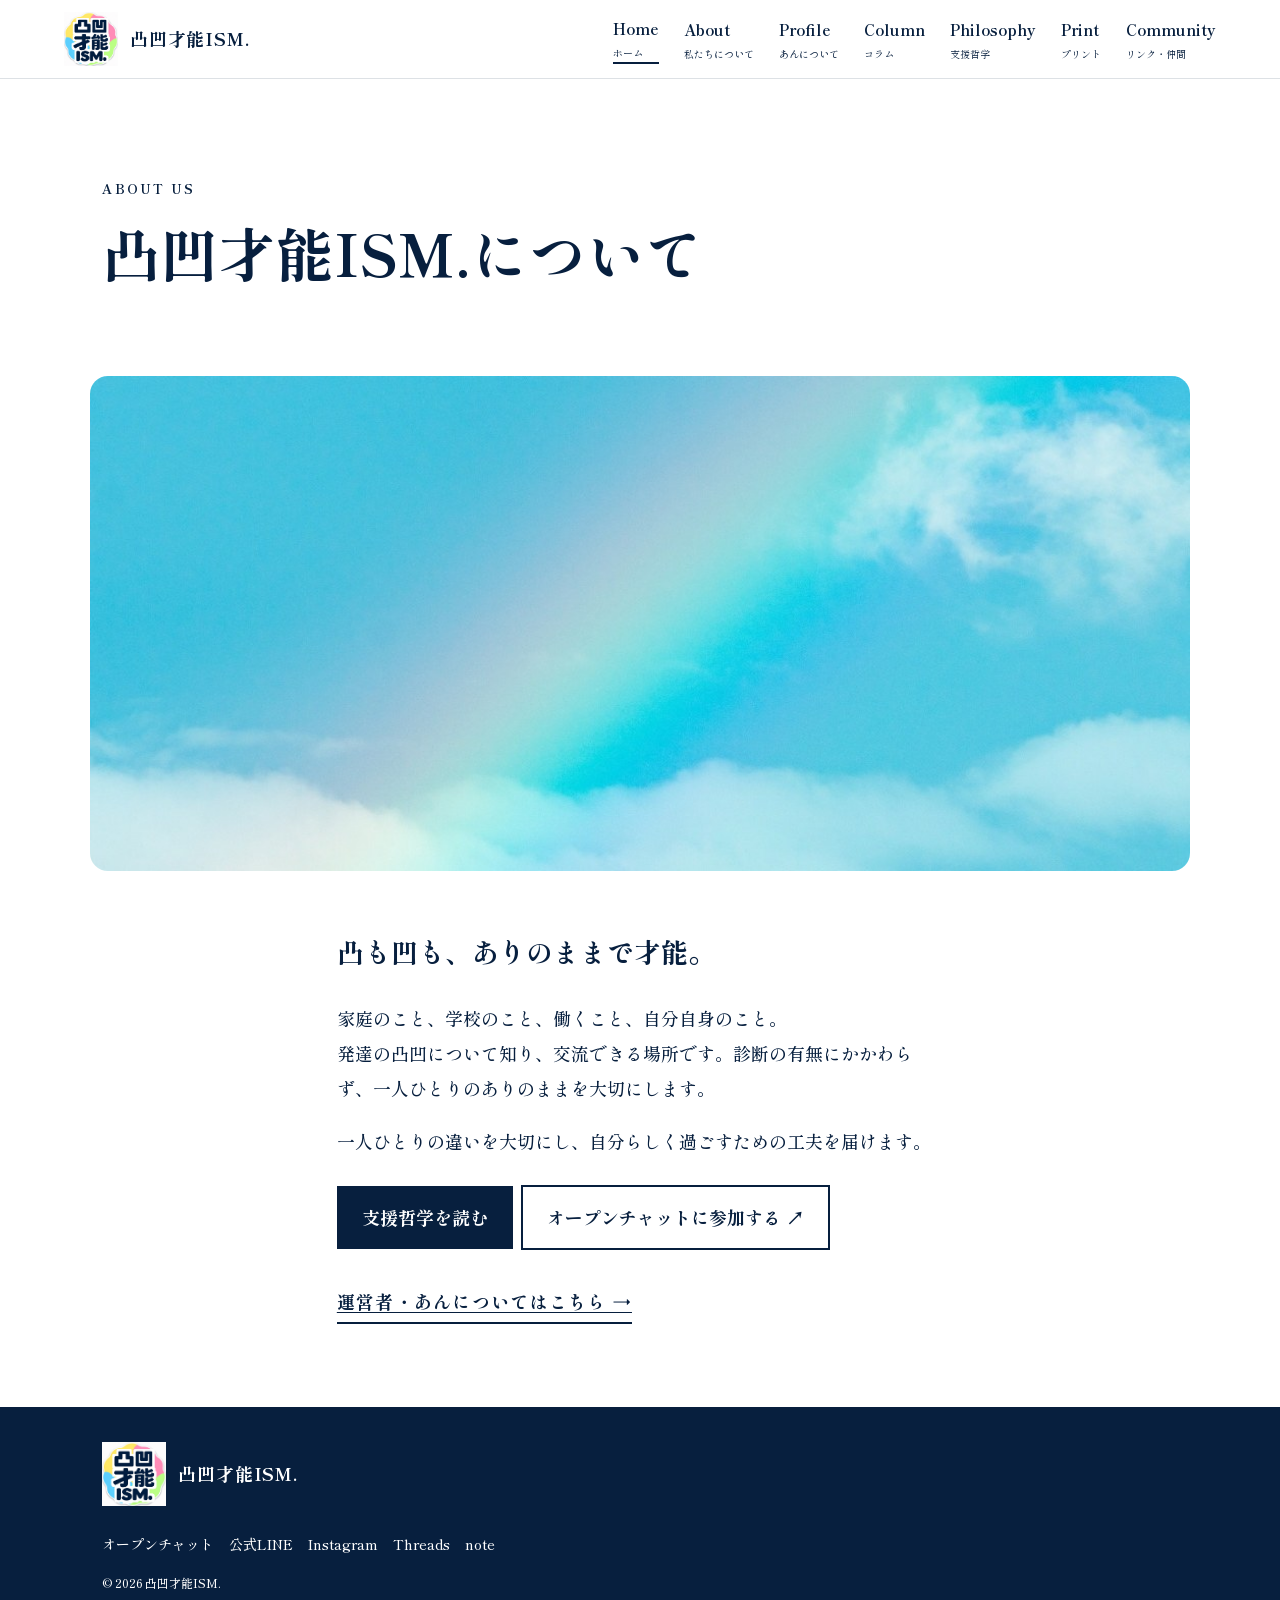
==== commit 206dc894: "2026-11-23 batch update" ====
--- a/about.html
+++ b/about.html
@@ -1 +1 @@
-<!doctype html><html lang="ja"><head><meta charset="utf-8"><meta name="viewport" content="width=device-width,initial-scale=1"><meta name="description" content="発達の凸凹を大切にする、凸凹才能ISM.のコンテンツサイト。"><title>ホーム | 凸凹才能ISM.</title><link href="https://fonts.googleapis.com/css2?family=Shippori+Mincho+B1:wght@500;700;800&display=swap" rel="stylesheet"><link rel="stylesheet" href="style.css"></head><body><a class="skip" href="#main">本文へ</a><header><a class="logo" href="index.html"><img src="logo.jpeg" alt="凸凹才能ISM."> <span class="brand-name">凸凹才能ISM.</span></a><button id="menu" aria-expanded="false" aria-controls="nav">MENU <span>☰</span></button><nav id="nav"><a href="index.html" aria-current="page">Home<small>ホーム</small></a><a href="about.html">About<small>私たちについて</small></a><a href="column.html">Column<small>コラム</small></a><a href="philosophy.html">Philosophy<small>支援哲学</small></a><a href="print.html">Print<small>プリント</small></a><a href="community.html">Community<small>リンク・仲間</small></a></nav></header><main id="main"><section class="intro"><span class="kicker">ABOUT US</span><h1>凸凹才能ISM.について</h1></section><img class="page-hero" src="img_about.jpg" alt="虹のかかる淡い水色の空"><section class="article"><h2><span class="nb">凸も凹も、</span><span class="nb">ありのままで才能。</span></h2><p>一人ひとりの違いを大切にし、自分らしく過ごすための工夫を届けます。</p><h2>はじめまして。あんです。</h2><p>発達の凸凹がある人たちの支援に取り組み、家庭や学校で使える工夫を発信しています。３人の子育てにも奮闘中です。</p><a class="button" href="philosophy.html">支援哲学を読む</a><a class="button" href="column.html">コラムを読む</a></section></main><footer><a class="logo" href="index.html"><img src="logo.jpeg" alt="凸凹才能ISM."> <span class="brand-name">凸凹才能ISM.</span></a><div class="social"><a class="" href="https://line.me/ti/g2/0GTAcTPPE-vNxg-GzEAM5alb1nPezkEW5D067Q">オープンチャット</a><a class="" href="https://lin.ee/ST6P301y">公式LINE</a><a class="" href="https://www.instagram.com/ann_special_support/">Instagram</a><a class="" href="https://www.threads.net/@ann_special_support">Threads</a><a class="" href="https://note.com/ann_support">note</a></div><p>© 2026 凸凹才能ISM.</p></footer><script src="site.js"></script></body></html>+<!doctype html><html lang="ja"><head><meta charset="utf-8"><meta name="viewport" content="width=device-width,initial-scale=1"><meta name="description" content="発達の凸凹を大切にする、凸凹才能ISM.のコンテンツサイト。"><title>ホーム | 凸凹才能ISM.</title><link href="https://fonts.googleapis.com/css2?family=Shippori+Mincho+B1:wght@500;700;800&display=swap" rel="stylesheet"><link rel="stylesheet" href="style.css"></head><body><a class="skip" href="#main">本文へ</a><header><a class="logo" href="index.html"><img src="logo.jpeg" alt="凸凹才能ISM."> <span class="brand-name">凸凹才能ISM.</span></a><button id="menu" aria-expanded="false" aria-controls="nav">MENU <span>☰</span></button><nav id="nav"><a href="index.html" aria-current="page">Home<small>ホーム</small></a><a href="about.html">About<small>私たちについて</small></a><a href="profile.html">Profile<small>あんについて</small></a><a href="column.html">Column<small>コラム</small></a><a href="philosophy.html">Philosophy<small>支援哲学</small></a><a href="print.html">Print<small>プリント</small></a><a href="community.html">Community<small>リンク・仲間</small></a></nav></header><main id="main"><section class="intro"><span class="kicker">ABOUT US</span><h1>凸凹才能ISM.について</h1></section><img class="page-hero" src="img_about.jpg" alt="虹のかかる淡い水色の空"><section class="article"><h2><span class="nb">凸も凹も、</span><span class="nb">ありのままで才能。</span></h2><p class="lead">家庭のこと、学校のこと、働くこと、自分自身のこと。<br>発達の凸凹について知り、交流できる場所です。診断の有無にかかわらず、一人ひとりのありのままを大切にします。</p><p>一人ひとりの違いを大切にし、自分らしく過ごすための工夫を届けます。</p><a class="button" href="philosophy.html">支援哲学を読む</a><a class="button outline" href="https://line.me/ti/g2/0GTAcTPPE-vNxg-GzEAM5alb1nPezkEW5D067Q">オープンチャットに参加する ↗</a><p style="margin-top:26px"><a class="more" href="profile.html">運営者・あんについてはこちら →</a></p></section></main><footer><a class="logo" href="index.html"><img src="logo.jpeg" alt="凸凹才能ISM."> <span class="brand-name">凸凹才能ISM.</span></a><div class="social"><a class="" href="https://line.me/ti/g2/0GTAcTPPE-vNxg-GzEAM5alb1nPezkEW5D067Q">オープンチャット</a><a class="" href="https://lin.ee/ST6P301y">公式LINE</a><a class="" href="https://www.instagram.com/ann_special_support/">Instagram</a><a class="" href="https://www.threads.net/@ann_special_support">Threads</a><a class="" href="https://note.com/ann_support">note</a></div><p>© 2026 凸凹才能ISM.</p></footer><script src="site.js"></script></body></html>
--- a/style.css
+++ b/style.css
@@ -19,3 +19,30 @@
 .outline{border-width:2px}
 .more{border-bottom-width:2px}
 @media(max-width:720px){nav a{padding:10px 0;border-bottom:1px solid #071f3e14}}
+
+/* batch update 2026-11-23: hero bg / statement words / feature rows / contact / reveals */
+.hero{position:relative;isolation:isolate;overflow:hidden}
+.hero::before{content:"";position:absolute;inset:0;background:url(img_hero_bg.jpg) center/cover no-repeat;opacity:.55;z-index:-2}
+.hero::after{content:"";position:absolute;inset:0;background:linear-gradient(100deg,rgba(255,255,255,.85),rgba(255,255,255,.6) 55%,rgba(255,255,255,.4));z-index:-1}
+.statement.words{font-size:clamp(26px,5.6vw,46px);line-height:1.7}
+.feat{display:grid;grid-template-columns:1fr 1fr;gap:6%;align-items:center;max-width:1100px;margin:0 auto 54px;padding:0 6%}
+.feat>img{width:100%;height:340px;object-fit:cover;border-radius:18px}
+.feat>img.contain{object-fit:contain;background:#f2f5f8}
+.feat.rev>img{order:2}
+.feat h3{font-size:24px;margin:0 0 10px}
+.feat .sample{display:block;width:100%;max-width:400px;height:auto;border:1px solid #e3ddcf;border-radius:12px;margin-top:18px}
+.tile-img{width:100%;height:200px;object-fit:cover;border-radius:14px}
+.contact-box{max-width:560px}
+.contact-box label{display:block;font-weight:700;margin-bottom:8px}
+.contact-box select{display:block;width:100%;padding:13px 14px;font:inherit;font-size:17px;color:var(--ink);background:#fff;border:2px solid var(--navy);border-radius:12px;margin-bottom:18px}
+.contact-addr{margin-top:16px}
+.contact-addr a{text-decoration:underline}
+.profile-photo{width:120px;height:120px;border-radius:50%;object-fit:cover;flex:none}
+.profile-name{margin:0 0 6px}
+.rv{opacity:0;transition:opacity .9s ease,transform .9s cubic-bezier(.22,.61,.36,1)}
+.rv-l{transform:translateX(-38px)}
+.rv-r{transform:translateX(38px)}
+.rv-d{transform:translate(28px,28px)}
+.rv.in{opacity:1;transform:translate(0,0)}
+@media(max-width:760px){.feat{grid-template-columns:1fr;gap:18px}.feat>img{height:240px}.feat.rev>img{order:0}.profile-photo{width:92px;height:92px}}
+@media (prefers-reduced-motion: reduce){.rv{opacity:1;transform:none;transition:none}}
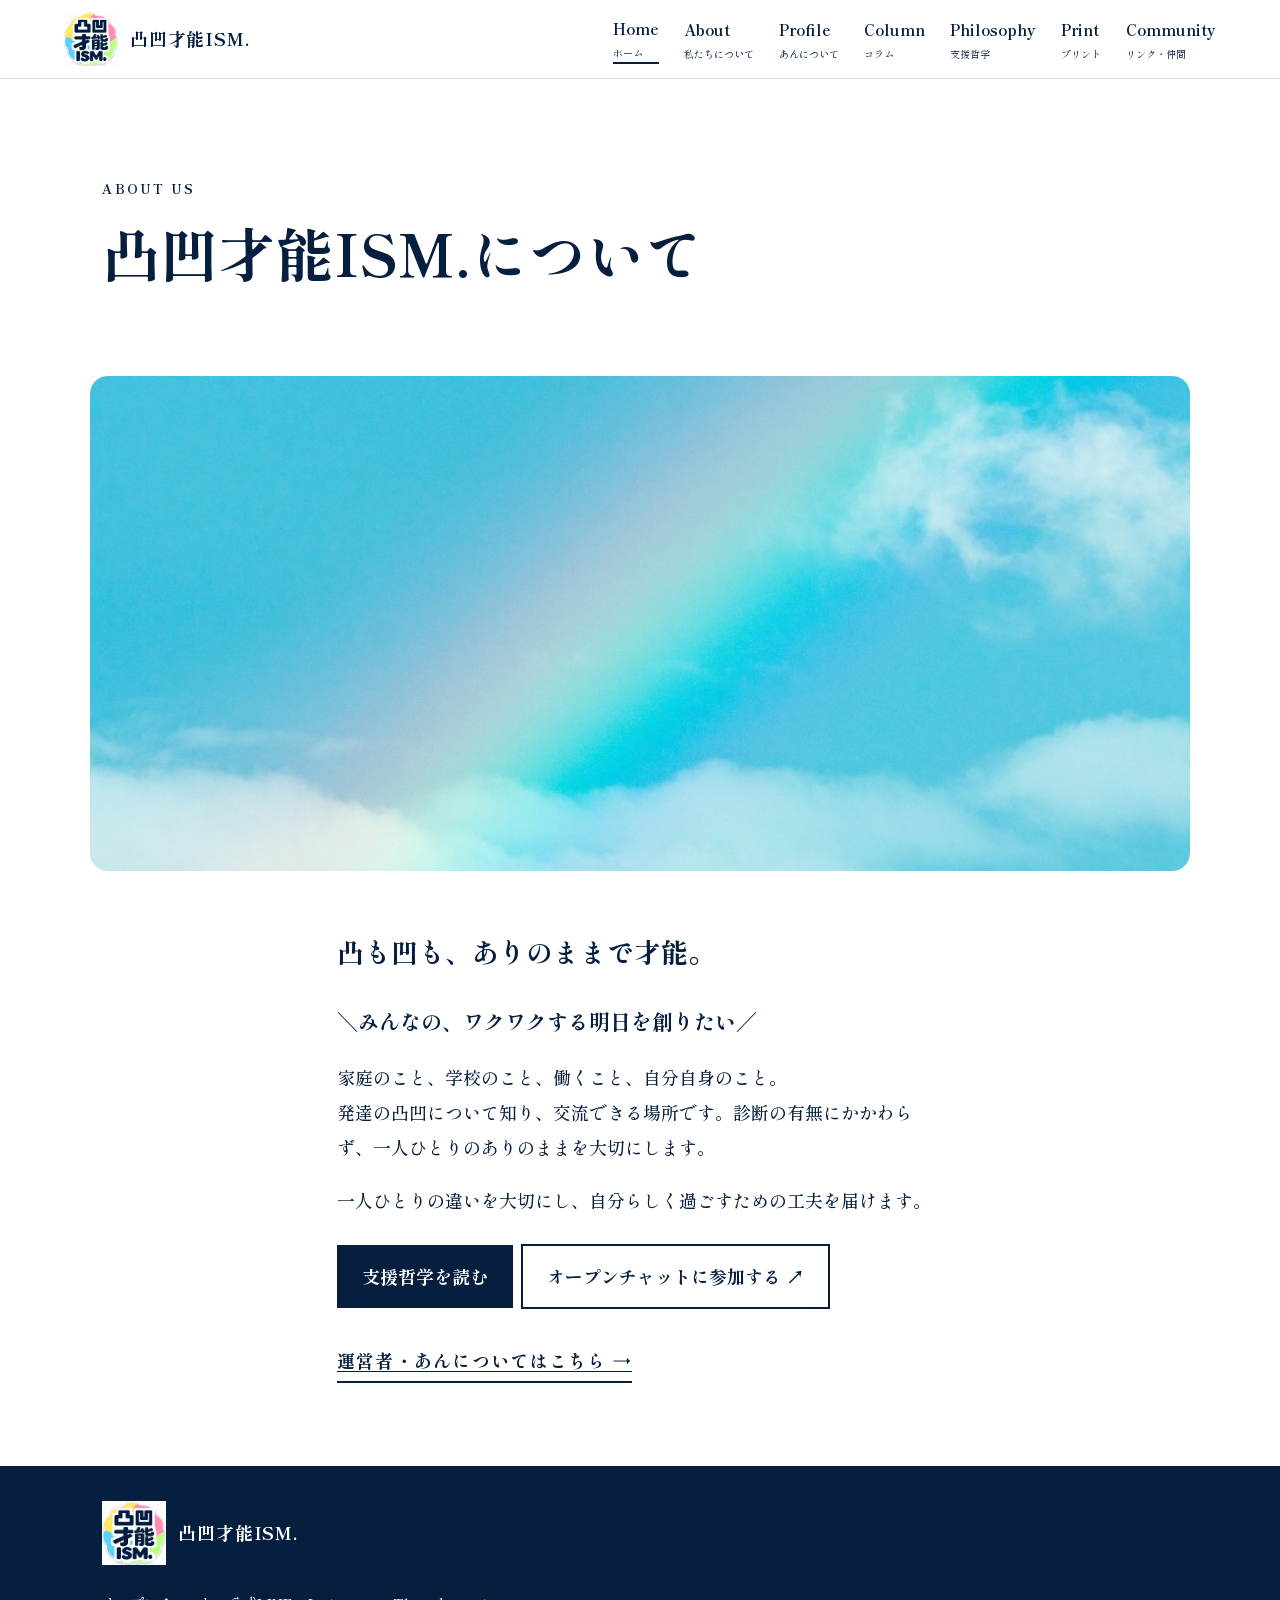
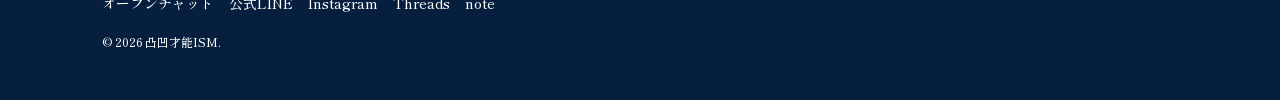
==== commit ae704514: "2026-11-23 round2 fixes" ====
--- a/about.html
+++ b/about.html
@@ -1 +1 @@
-<!doctype html><html lang="ja"><head><meta charset="utf-8"><meta name="viewport" content="width=device-width,initial-scale=1"><meta name="description" content="発達の凸凹を大切にする、凸凹才能ISM.のコンテンツサイト。"><title>ホーム | 凸凹才能ISM.</title><link href="https://fonts.googleapis.com/css2?family=Shippori+Mincho+B1:wght@500;700;800&display=swap" rel="stylesheet"><link rel="stylesheet" href="style.css"></head><body><a class="skip" href="#main">本文へ</a><header><a class="logo" href="index.html"><img src="logo.jpeg" alt="凸凹才能ISM."> <span class="brand-name">凸凹才能ISM.</span></a><button id="menu" aria-expanded="false" aria-controls="nav">MENU <span>☰</span></button><nav id="nav"><a href="index.html" aria-current="page">Home<small>ホーム</small></a><a href="about.html">About<small>私たちについて</small></a><a href="profile.html">Profile<small>あんについて</small></a><a href="column.html">Column<small>コラム</small></a><a href="philosophy.html">Philosophy<small>支援哲学</small></a><a href="print.html">Print<small>プリント</small></a><a href="community.html">Community<small>リンク・仲間</small></a></nav></header><main id="main"><section class="intro"><span class="kicker">ABOUT US</span><h1>凸凹才能ISM.について</h1></section><img class="page-hero" src="img_about.jpg" alt="虹のかかる淡い水色の空"><section class="article"><h2><span class="nb">凸も凹も、</span><span class="nb">ありのままで才能。</span></h2><p class="lead">家庭のこと、学校のこと、働くこと、自分自身のこと。<br>発達の凸凹について知り、交流できる場所です。診断の有無にかかわらず、一人ひとりのありのままを大切にします。</p><p>一人ひとりの違いを大切にし、自分らしく過ごすための工夫を届けます。</p><a class="button" href="philosophy.html">支援哲学を読む</a><a class="button outline" href="https://line.me/ti/g2/0GTAcTPPE-vNxg-GzEAM5alb1nPezkEW5D067Q">オープンチャットに参加する ↗</a><p style="margin-top:26px"><a class="more" href="profile.html">運営者・あんについてはこちら →</a></p></section></main><footer><a class="logo" href="index.html"><img src="logo.jpeg" alt="凸凹才能ISM."> <span class="brand-name">凸凹才能ISM.</span></a><div class="social"><a class="" href="https://line.me/ti/g2/0GTAcTPPE-vNxg-GzEAM5alb1nPezkEW5D067Q">オープンチャット</a><a class="" href="https://lin.ee/ST6P301y">公式LINE</a><a class="" href="https://www.instagram.com/ann_special_support/">Instagram</a><a class="" href="https://www.threads.net/@ann_special_support">Threads</a><a class="" href="https://note.com/ann_support">note</a></div><p>© 2026 凸凹才能ISM.</p></footer><script src="site.js"></script></body></html>+<!doctype html><html lang="ja"><head><meta charset="utf-8"><meta name="viewport" content="width=device-width,initial-scale=1"><meta name="description" content="発達の凸凹を大切にする、凸凹才能ISM.のコンテンツサイト。"><title>ホーム | 凸凹才能ISM.</title><link href="https://fonts.googleapis.com/css2?family=Shippori+Mincho+B1:wght@500;700;800&display=swap" rel="stylesheet"><link rel="stylesheet" href="style.css"></head><body><a class="skip" href="#main">本文へ</a><header><a class="logo" href="index.html"><img src="logo.jpeg" alt="凸凹才能ISM."> <span class="brand-name">凸凹才能ISM.</span></a><button id="menu" aria-expanded="false" aria-controls="nav">MENU <span>☰</span></button><nav id="nav"><a href="index.html" aria-current="page">Home<small>ホーム</small></a><a href="about.html">About<small>私たちについて</small></a><a href="profile.html">Profile<small>あんについて</small></a><a href="column.html">Column<small>コラム</small></a><a href="philosophy.html">Philosophy<small>支援哲学</small></a><a href="print.html">Print<small>プリント</small></a><a href="community.html">Community<small>リンク・仲間</small></a></nav></header><main id="main"><section class="intro"><span class="kicker">ABOUT US</span><h1>凸凹才能ISM.について</h1></section><img class="page-hero" src="img_about.jpg" alt="虹のかかる淡い水色の空"><section class="article"><h2><span class="nb">凸も凹も、</span><span class="nb">ありのままで才能。</span></h2><p class="wakuwaku">＼みんなの、ワクワクする明日を創りたい／</p><p class="lead">家庭のこと、学校のこと、働くこと、自分自身のこと。<br>発達の凸凹について知り、交流できる場所です。診断の有無にかかわらず、一人ひとりのありのままを大切にします。</p><p>一人ひとりの違いを大切にし、自分らしく過ごすための工夫を届けます。</p><a class="button" href="philosophy.html">支援哲学を読む</a><a class="button outline" href="https://line.me/ti/g2/0GTAcTPPE-vNxg-GzEAM5alb1nPezkEW5D067Q">オープンチャットに参加する ↗</a><p style="margin-top:26px"><a class="more" href="profile.html">運営者・あんについてはこちら →</a></p></section></main><footer><a class="logo" href="index.html"><img src="logo.jpeg" alt="凸凹才能ISM."> <span class="brand-name">凸凹才能ISM.</span></a><div class="social"><a class="" href="https://line.me/ti/g2/0GTAcTPPE-vNxg-GzEAM5alb1nPezkEW5D067Q">オープンチャット</a><a class="" href="https://lin.ee/ST6P301y">公式LINE</a><a class="" href="https://www.instagram.com/ann_special_support/">Instagram</a><a class="" href="https://www.threads.net/@ann_special_support">Threads</a><a class="" href="https://note.com/ann_support">note</a></div><p>© 2026 凸凹才能ISM.</p></footer><script src="site.js"></script></body></html>
--- a/style.css
+++ b/style.css
@@ -22,8 +22,8 @@
 
 /* batch update 2026-11-23: hero bg / statement words / feature rows / contact / reveals */
 .hero{position:relative;isolation:isolate;overflow:hidden}
-.hero::before{content:"";position:absolute;inset:0;background:url(img_hero_bg.jpg) center/cover no-repeat;opacity:.55;z-index:-2}
-.hero::after{content:"";position:absolute;inset:0;background:linear-gradient(100deg,rgba(255,255,255,.85),rgba(255,255,255,.6) 55%,rgba(255,255,255,.4));z-index:-1}
+.hero::before{content:"";position:absolute;inset:0;background:url(img_hero_sky.jpg) center/cover no-repeat;opacity:.85;z-index:-2}
+.hero::after{content:"";position:absolute;inset:0;background:linear-gradient(100deg,rgba(255,255,255,.82),rgba(255,255,255,.55) 55%,rgba(255,255,255,.3));z-index:-1}
 .statement.words{font-size:clamp(26px,5.6vw,46px);line-height:1.7}
 .feat{display:grid;grid-template-columns:1fr 1fr;gap:6%;align-items:center;max-width:1100px;margin:0 auto 54px;padding:0 6%}
 .feat>img{width:100%;height:340px;object-fit:cover;border-radius:18px}
@@ -46,3 +46,10 @@
 .rv.in{opacity:1;transform:translate(0,0)}
 @media(max-width:760px){.feat{grid-template-columns:1fr;gap:18px}.feat>img{height:240px}.feat.rev>img{order:0}.profile-photo{width:92px;height:92px}}
 @media (prefers-reduced-motion: reduce){.rv{opacity:1;transform:none;transition:none}}
+
+/* round2 fixes 2026-11-23 */
+.profile-photo{width:190px;height:190px}
+.feat>img.full{height:auto;object-fit:contain;background:#f2f5f8}
+.wakuwaku{font-size:21px;font-weight:700;color:var(--navy);margin:18px 0 6px}
+.moms-img{object-position:center 62%}
+@media(max-width:760px){.profile-photo{width:150px;height:150px}.feat>img.full{height:auto}}
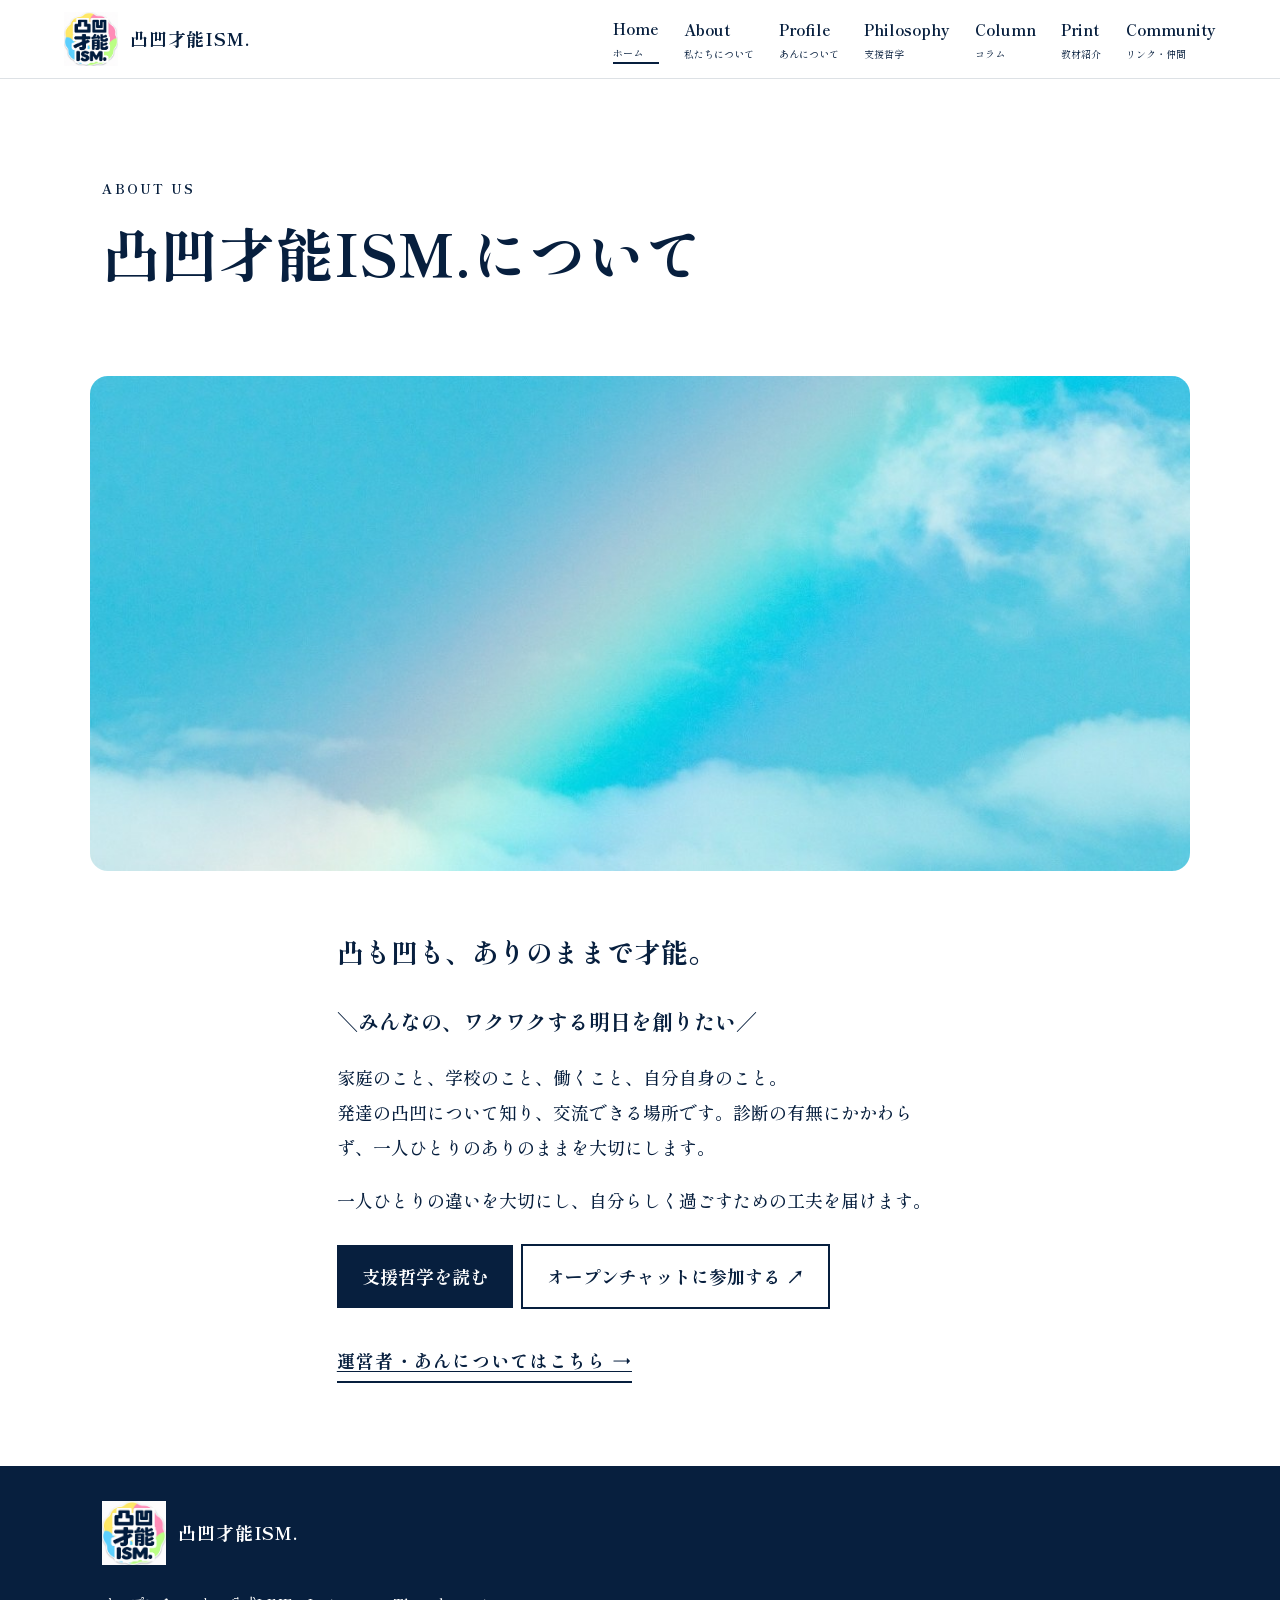
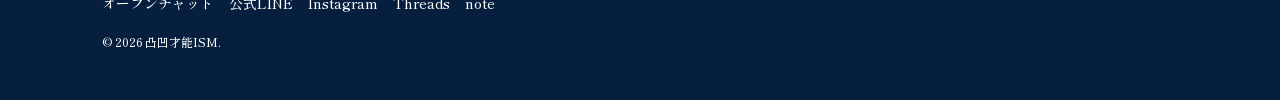
==== commit 520f6bfb: "Add files via upload" ====
--- a/about.html
+++ b/about.html
@@ -1 +1 @@
-<!doctype html><html lang="ja"><head><meta charset="utf-8"><meta name="viewport" content="width=device-width,initial-scale=1"><meta name="description" content="発達の凸凹を大切にする、凸凹才能ISM.のコンテンツサイト。"><title>ホーム | 凸凹才能ISM.</title><link href="https://fonts.googleapis.com/css2?family=Shippori+Mincho+B1:wght@500;700;800&display=swap" rel="stylesheet"><link rel="stylesheet" href="style.css"></head><body><a class="skip" href="#main">本文へ</a><header><a class="logo" href="index.html"><img src="logo.jpeg" alt="凸凹才能ISM."> <span class="brand-name">凸凹才能ISM.</span></a><button id="menu" aria-expanded="false" aria-controls="nav">MENU <span>☰</span></button><nav id="nav"><a href="index.html" aria-current="page">Home<small>ホーム</small></a><a href="about.html">About<small>私たちについて</small></a><a href="profile.html">Profile<small>あんについて</small></a><a href="column.html">Column<small>コラム</small></a><a href="philosophy.html">Philosophy<small>支援哲学</small></a><a href="print.html">Print<small>プリント</small></a><a href="community.html">Community<small>リンク・仲間</small></a></nav></header><main id="main"><section class="intro"><span class="kicker">ABOUT US</span><h1>凸凹才能ISM.について</h1></section><img class="page-hero" src="img_about.jpg" alt="虹のかかる淡い水色の空"><section class="article"><h2><span class="nb">凸も凹も、</span><span class="nb">ありのままで才能。</span></h2><p class="wakuwaku">＼みんなの、ワクワクする明日を創りたい／</p><p class="lead">家庭のこと、学校のこと、働くこと、自分自身のこと。<br>発達の凸凹について知り、交流できる場所です。診断の有無にかかわらず、一人ひとりのありのままを大切にします。</p><p>一人ひとりの違いを大切にし、自分らしく過ごすための工夫を届けます。</p><a class="button" href="philosophy.html">支援哲学を読む</a><a class="button outline" href="https://line.me/ti/g2/0GTAcTPPE-vNxg-GzEAM5alb1nPezkEW5D067Q">オープンチャットに参加する ↗</a><p style="margin-top:26px"><a class="more" href="profile.html">運営者・あんについてはこちら →</a></p></section></main><footer><a class="logo" href="index.html"><img src="logo.jpeg" alt="凸凹才能ISM."> <span class="brand-name">凸凹才能ISM.</span></a><div class="social"><a class="" href="https://line.me/ti/g2/0GTAcTPPE-vNxg-GzEAM5alb1nPezkEW5D067Q">オープンチャット</a><a class="" href="https://lin.ee/ST6P301y">公式LINE</a><a class="" href="https://www.instagram.com/ann_special_support/">Instagram</a><a class="" href="https://www.threads.net/@ann_special_support">Threads</a><a class="" href="https://note.com/ann_support">note</a></div><p>© 2026 凸凹才能ISM.</p></footer><script src="site.js"></script></body></html>+<!doctype html><html lang="ja"><head><meta charset="utf-8"><meta name="viewport" content="width=device-width,initial-scale=1"><meta name="description" content="発達の凸凹を大切にする、凸凹才能ISM.のコンテンツサイト。"><title>ホーム | 凸凹才能ISM.</title><link href="https://fonts.googleapis.com/css2?family=Shippori+Mincho+B1:wght@500;700;800&display=swap" rel="stylesheet"><link rel="stylesheet" href="style.css"></head><body><a class="skip" href="#main">本文へ</a><header><a class="logo" href="index.html"><img src="logo.jpeg" alt="凸凹才能ISM."> <span class="brand-name">凸凹才能ISM.</span></a><button id="menu" aria-expanded="false" aria-controls="nav">MENU <span>☰</span></button><nav id="nav"><a href="index.html" aria-current="page">Home<small>ホーム</small></a><a href="about.html">About<small>私たちについて</small></a><a href="profile.html">Profile<small>あんについて</small></a><a href="philosophy.html">Philosophy<small>支援哲学</small></a><a href="column.html">Column<small>コラム</small></a><a href="print.html">Print<small>教材紹介</small></a><a href="community.html">Community<small>リンク・仲間</small></a></nav></header><main id="main"><section class="intro"><span class="kicker">ABOUT US</span><h1>凸凹才能ISM.について</h1></section><img class="page-hero" src="img_about.jpg" alt="虹のかかる淡い水色の空"><section class="article"><h2><span class="nb">凸も凹も、</span><span class="nb">ありのままで才能。</span></h2><p class="wakuwaku">＼みんなの、ワクワクする明日を創りたい／</p><p class="lead">家庭のこと、学校のこと、働くこと、自分自身のこと。<br>発達の凸凹について知り、交流できる場所です。診断の有無にかかわらず、一人ひとりのありのままを大切にします。</p><p>一人ひとりの違いを大切にし、自分らしく過ごすための工夫を届けます。</p><a class="button" href="philosophy.html">支援哲学を読む</a><a class="button outline" href="https://line.me/ti/g2/0GTAcTPPE-vNxg-GzEAM5alb1nPezkEW5D067Q">オープンチャットに参加する ↗</a><p style="margin-top:26px"><a class="more" href="profile.html">運営者・あんについてはこちら →</a></p></section></main><footer><a class="logo" href="index.html"><img src="logo.jpeg" alt="凸凹才能ISM."> <span class="brand-name">凸凹才能ISM.</span></a><div class="social"><a class="" href="https://line.me/ti/g2/0GTAcTPPE-vNxg-GzEAM5alb1nPezkEW5D067Q">オープンチャット</a><a class="" href="https://lin.ee/ST6P301y">公式LINE</a><a class="" href="https://www.instagram.com/ann_special_support/">Instagram</a><a class="" href="https://www.threads.net/@ann_special_support">Threads</a><a class="" href="https://note.com/ann_support">note</a></div><p>© 2026 凸凹才能ISM.</p></footer><script src="site.js"></script></body></html>
--- a/style.css
+++ b/style.css
@@ -53,3 +53,6 @@
 .wakuwaku{font-size:21px;font-weight:700;color:var(--navy);margin:18px 0 6px}
 .moms-img{object-position:center 62%}
 @media(max-width:760px){.profile-photo{width:150px;height:150px}.feat>img.full{height:auto}}
+
+.profile-photo.mini{width:120px;height:120px}
+@media(max-width:760px){.profile-photo.mini{width:96px;height:96px}}
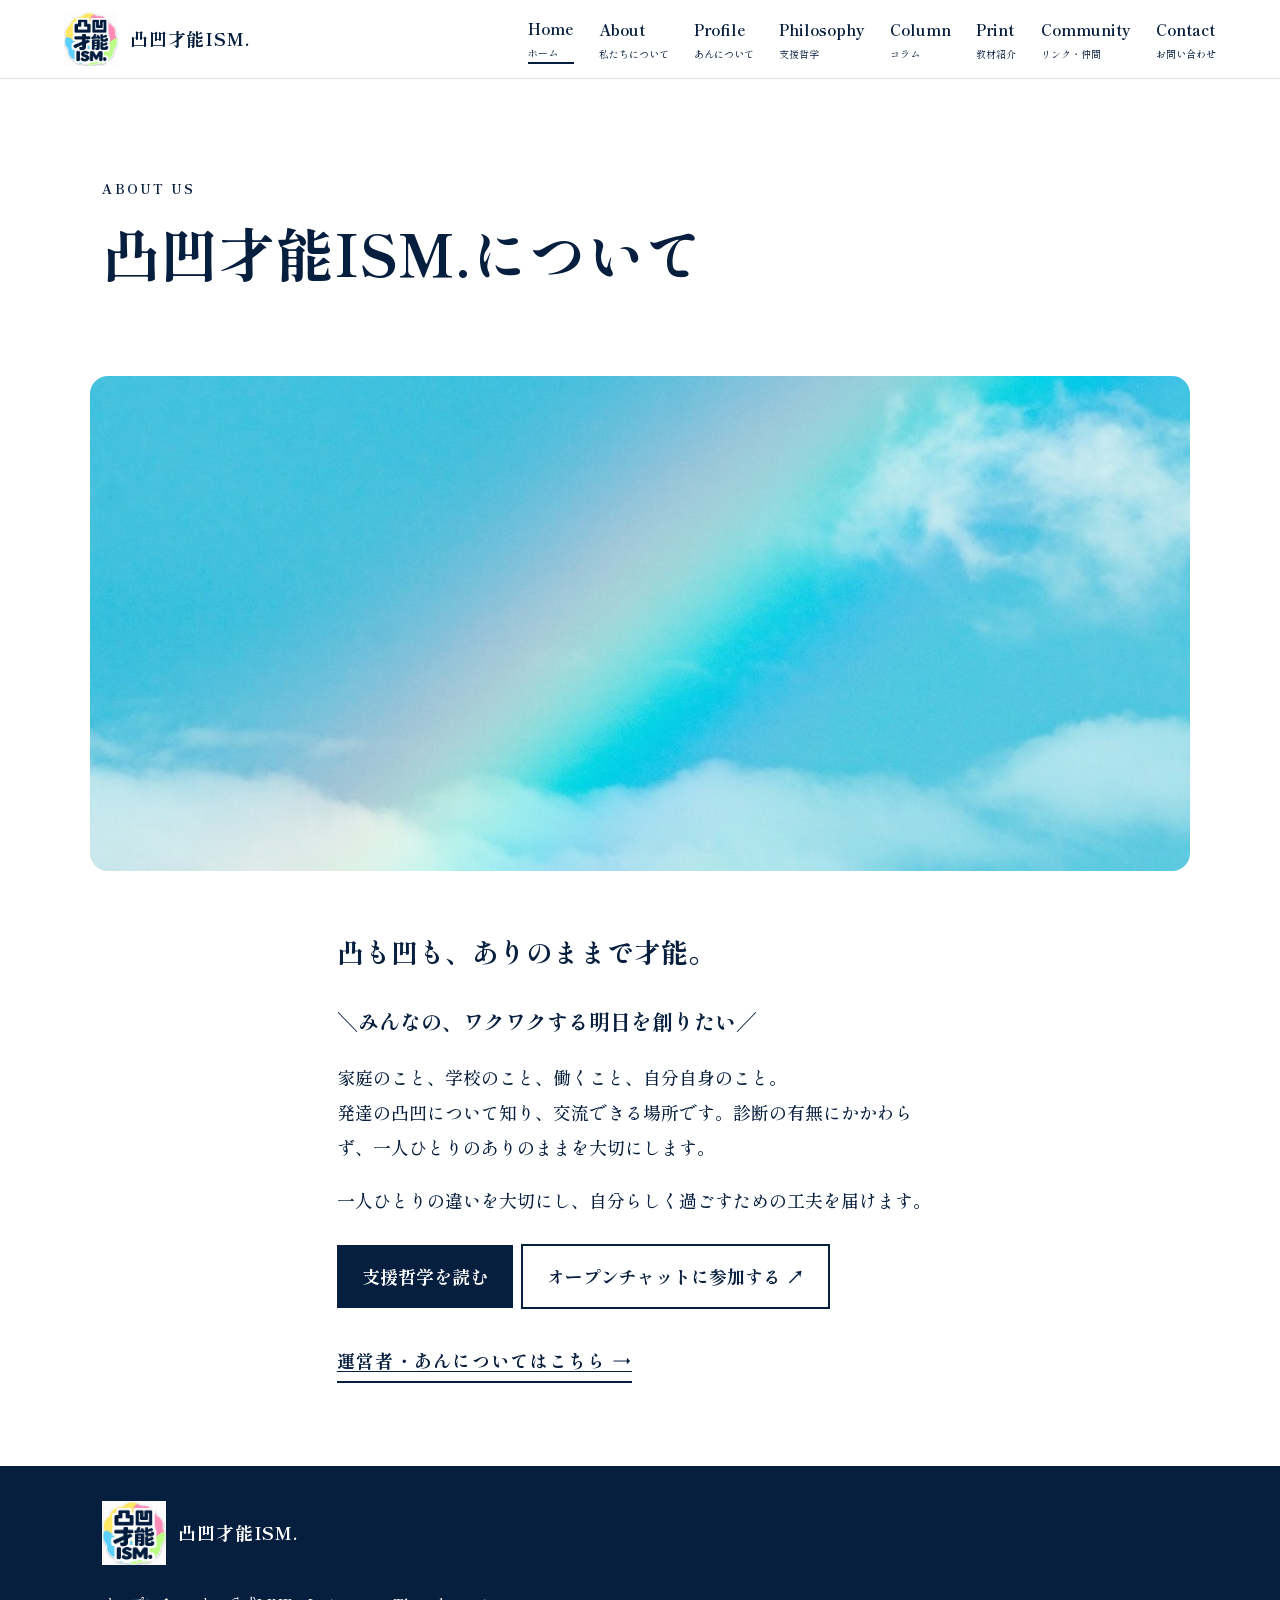
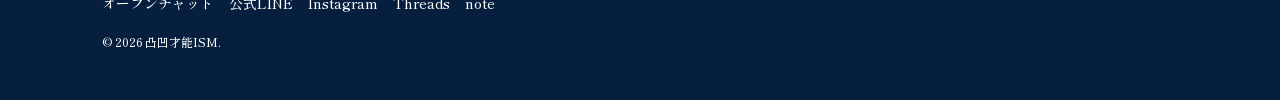
==== commit 37434d9d: "ナビにContact追加・農業写真差し替え・THE FARM.に公式サイトとInstagramボタンを追加" ====
--- a/about.html
+++ b/about.html
@@ -1 +1 @@
-<!doctype html><html lang="ja"><head><meta charset="utf-8"><meta name="viewport" content="width=device-width,initial-scale=1"><meta name="description" content="発達の凸凹を大切にする、凸凹才能ISM.のコンテンツサイト。"><title>ホーム | 凸凹才能ISM.</title><link href="https://fonts.googleapis.com/css2?family=Shippori+Mincho+B1:wght@500;700;800&display=swap" rel="stylesheet"><link rel="stylesheet" href="style.css"></head><body><a class="skip" href="#main">本文へ</a><header><a class="logo" href="index.html"><img src="logo.jpeg" alt="凸凹才能ISM."> <span class="brand-name">凸凹才能ISM.</span></a><button id="menu" aria-expanded="false" aria-controls="nav">MENU <span>☰</span></button><nav id="nav"><a href="index.html" aria-current="page">Home<small>ホーム</small></a><a href="about.html">About<small>私たちについて</small></a><a href="profile.html">Profile<small>あんについて</small></a><a href="philosophy.html">Philosophy<small>支援哲学</small></a><a href="column.html">Column<small>コラム</small></a><a href="print.html">Print<small>教材紹介</small></a><a href="community.html">Community<small>リンク・仲間</small></a></nav></header><main id="main"><section class="intro"><span class="kicker">ABOUT US</span><h1>凸凹才能ISM.について</h1></section><img class="page-hero" src="img_about.jpg" alt="虹のかかる淡い水色の空"><section class="article"><h2><span class="nb">凸も凹も、</span><span class="nb">ありのままで才能。</span></h2><p class="wakuwaku">＼みんなの、ワクワクする明日を創りたい／</p><p class="lead">家庭のこと、学校のこと、働くこと、自分自身のこと。<br>発達の凸凹について知り、交流できる場所です。診断の有無にかかわらず、一人ひとりのありのままを大切にします。</p><p>一人ひとりの違いを大切にし、自分らしく過ごすための工夫を届けます。</p><a class="button" href="philosophy.html">支援哲学を読む</a><a class="button outline" href="https://line.me/ti/g2/0GTAcTPPE-vNxg-GzEAM5alb1nPezkEW5D067Q">オープンチャットに参加する ↗</a><p style="margin-top:26px"><a class="more" href="profile.html">運営者・あんについてはこちら →</a></p></section></main><footer><a class="logo" href="index.html"><img src="logo.jpeg" alt="凸凹才能ISM."> <span class="brand-name">凸凹才能ISM.</span></a><div class="social"><a class="" href="https://line.me/ti/g2/0GTAcTPPE-vNxg-GzEAM5alb1nPezkEW5D067Q">オープンチャット</a><a class="" href="https://lin.ee/ST6P301y">公式LINE</a><a class="" href="https://www.instagram.com/ann_special_support/">Instagram</a><a class="" href="https://www.threads.net/@ann_special_support">Threads</a><a class="" href="https://note.com/ann_support">note</a></div><p>© 2026 凸凹才能ISM.</p></footer><script src="site.js"></script></body></html>+<!doctype html><html lang="ja"><head><meta charset="utf-8"><meta name="viewport" content="width=device-width,initial-scale=1"><meta name="description" content="発達の凸凹を大切にする、凸凹才能ISM.のコンテンツサイト。"><title>ホーム | 凸凹才能ISM.</title><link href="https://fonts.googleapis.com/css2?family=Shippori+Mincho+B1:wght@500;700;800&display=swap" rel="stylesheet"><link rel="stylesheet" href="style.css"></head><body><a class="skip" href="#main">本文へ</a><header><a class="logo" href="index.html"><img src="logo.jpeg" alt="凸凹才能ISM."> <span class="brand-name">凸凹才能ISM.</span></a><button id="menu" aria-expanded="false" aria-controls="nav">MENU <span>☰</span></button><nav id="nav"><a href="index.html" aria-current="page">Home<small>ホーム</small></a><a href="about.html">About<small>私たちについて</small></a><a href="profile.html">Profile<small>あんについて</small></a><a href="philosophy.html">Philosophy<small>支援哲学</small></a><a href="column.html">Column<small>コラム</small></a><a href="print.html">Print<small>教材紹介</small></a><a href="community.html">Community<small>リンク・仲間</small></a><a href="index.html#contact">Contact<small>お問い合わせ</small></a></nav></header><main id="main"><section class="intro"><span class="kicker">ABOUT US</span><h1>凸凹才能ISM.について</h1></section><img class="page-hero" src="img_about.jpg" alt="虹のかかる淡い水色の空"><section class="article"><h2><span class="nb">凸も凹も、</span><span class="nb">ありのままで才能。</span></h2><p class="wakuwaku">＼みんなの、ワクワクする明日を創りたい／</p><p class="lead">家庭のこと、学校のこと、働くこと、自分自身のこと。<br>発達の凸凹について知り、交流できる場所です。診断の有無にかかわらず、一人ひとりのありのままを大切にします。</p><p>一人ひとりの違いを大切にし、自分らしく過ごすための工夫を届けます。</p><a class="button" href="philosophy.html">支援哲学を読む</a><a class="button outline" href="https://line.me/ti/g2/0GTAcTPPE-vNxg-GzEAM5alb1nPezkEW5D067Q">オープンチャットに参加する ↗</a><p style="margin-top:26px"><a class="more" href="profile.html">運営者・あんについてはこちら →</a></p></section></main><footer><a class="logo" href="index.html"><img src="logo.jpeg" alt="凸凹才能ISM."> <span class="brand-name">凸凹才能ISM.</span></a><div class="social"><a class="" href="https://line.me/ti/g2/0GTAcTPPE-vNxg-GzEAM5alb1nPezkEW5D067Q">オープンチャット</a><a class="" href="https://lin.ee/ST6P301y">公式LINE</a><a class="" href="https://www.instagram.com/ann_special_support/">Instagram</a><a class="" href="https://www.threads.net/@ann_special_support">Threads</a><a class="" href="https://note.com/ann_support">note</a></div><p>© 2026 凸凹才能ISM.</p></footer><script src="site.js"></script></body></html>
--- a/style.css
+++ b/style.css
@@ -51,7 +51,7 @@
 .profile-photo{width:190px;height:190px}
 .feat>img.full{height:auto;object-fit:contain;background:#f2f5f8}
 .wakuwaku{font-size:21px;font-weight:700;color:var(--navy);margin:18px 0 6px}
-.moms-img{object-position:center 62%}
+.moms-img{object-position:center 50%}
 @media(max-width:760px){.profile-photo{width:150px;height:150px}.feat>img.full{height:auto}}
 
 .profile-photo.mini{width:120px;height:120px}
